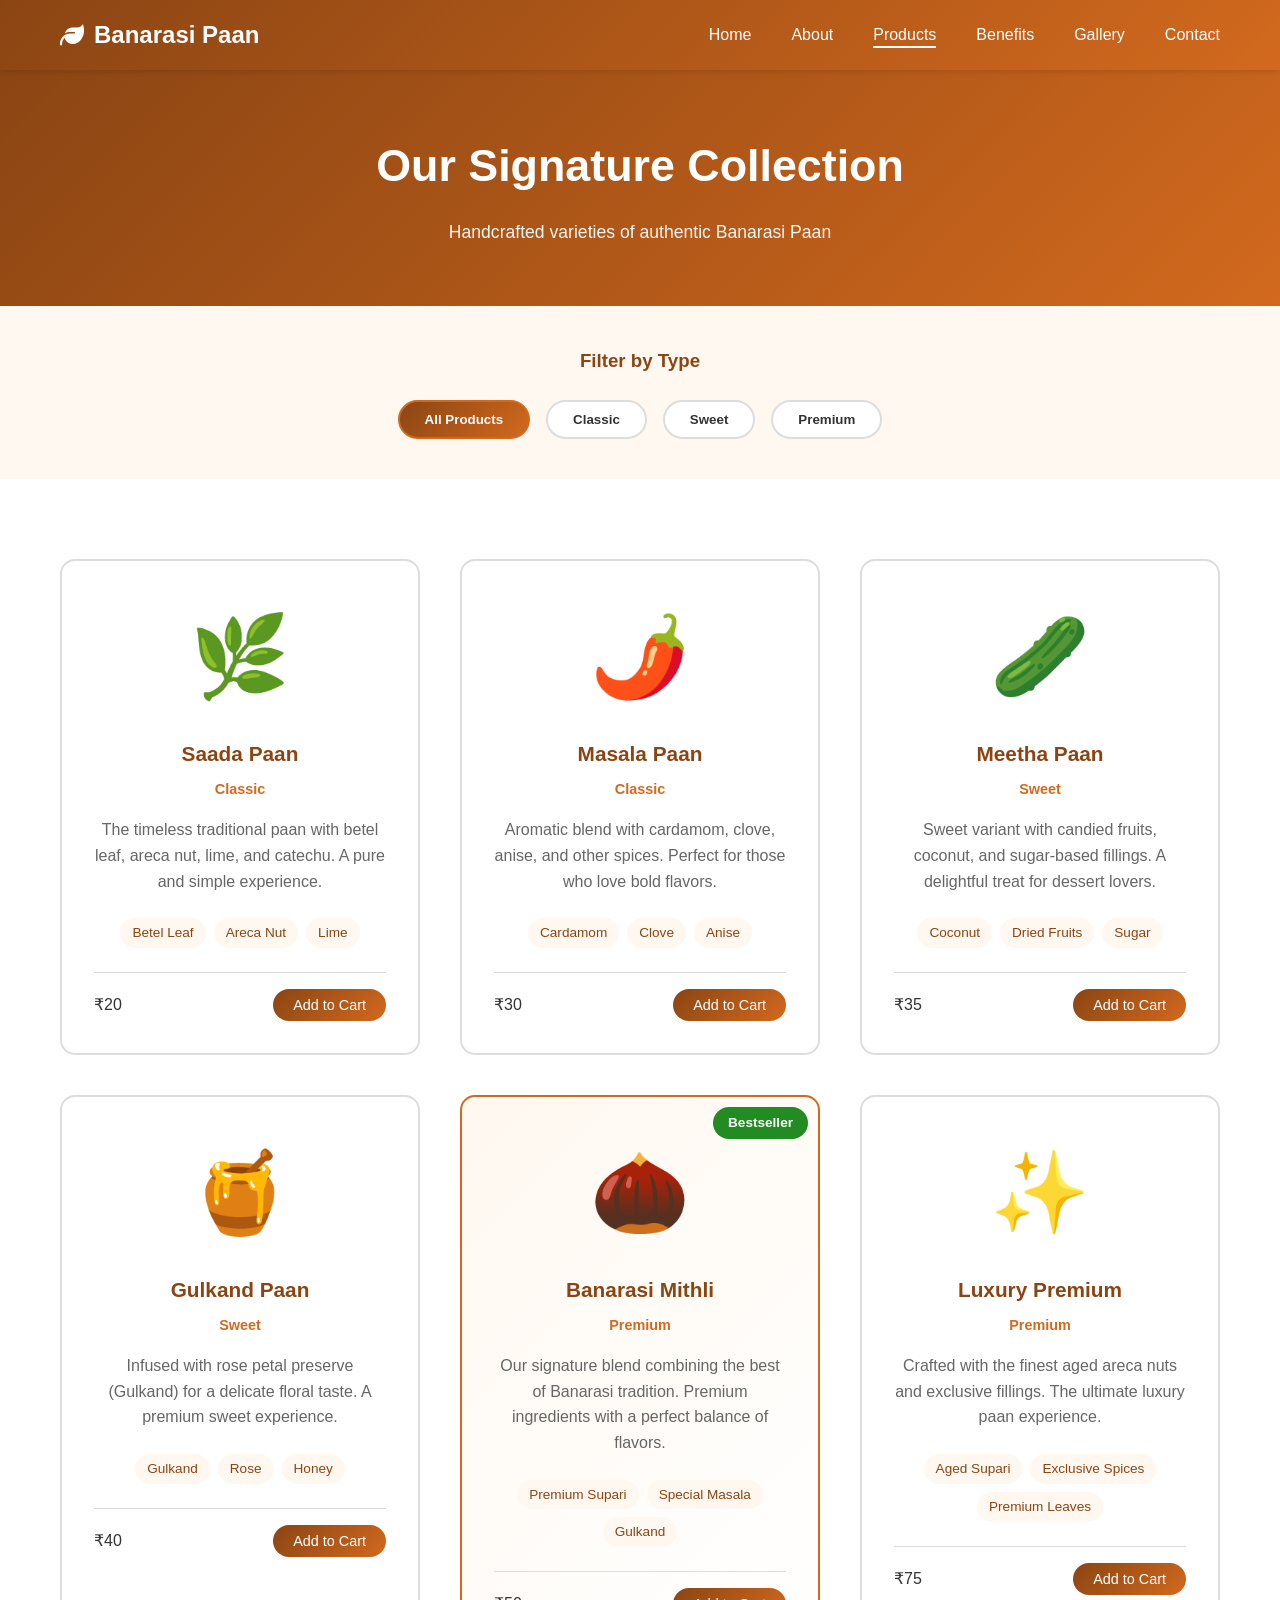
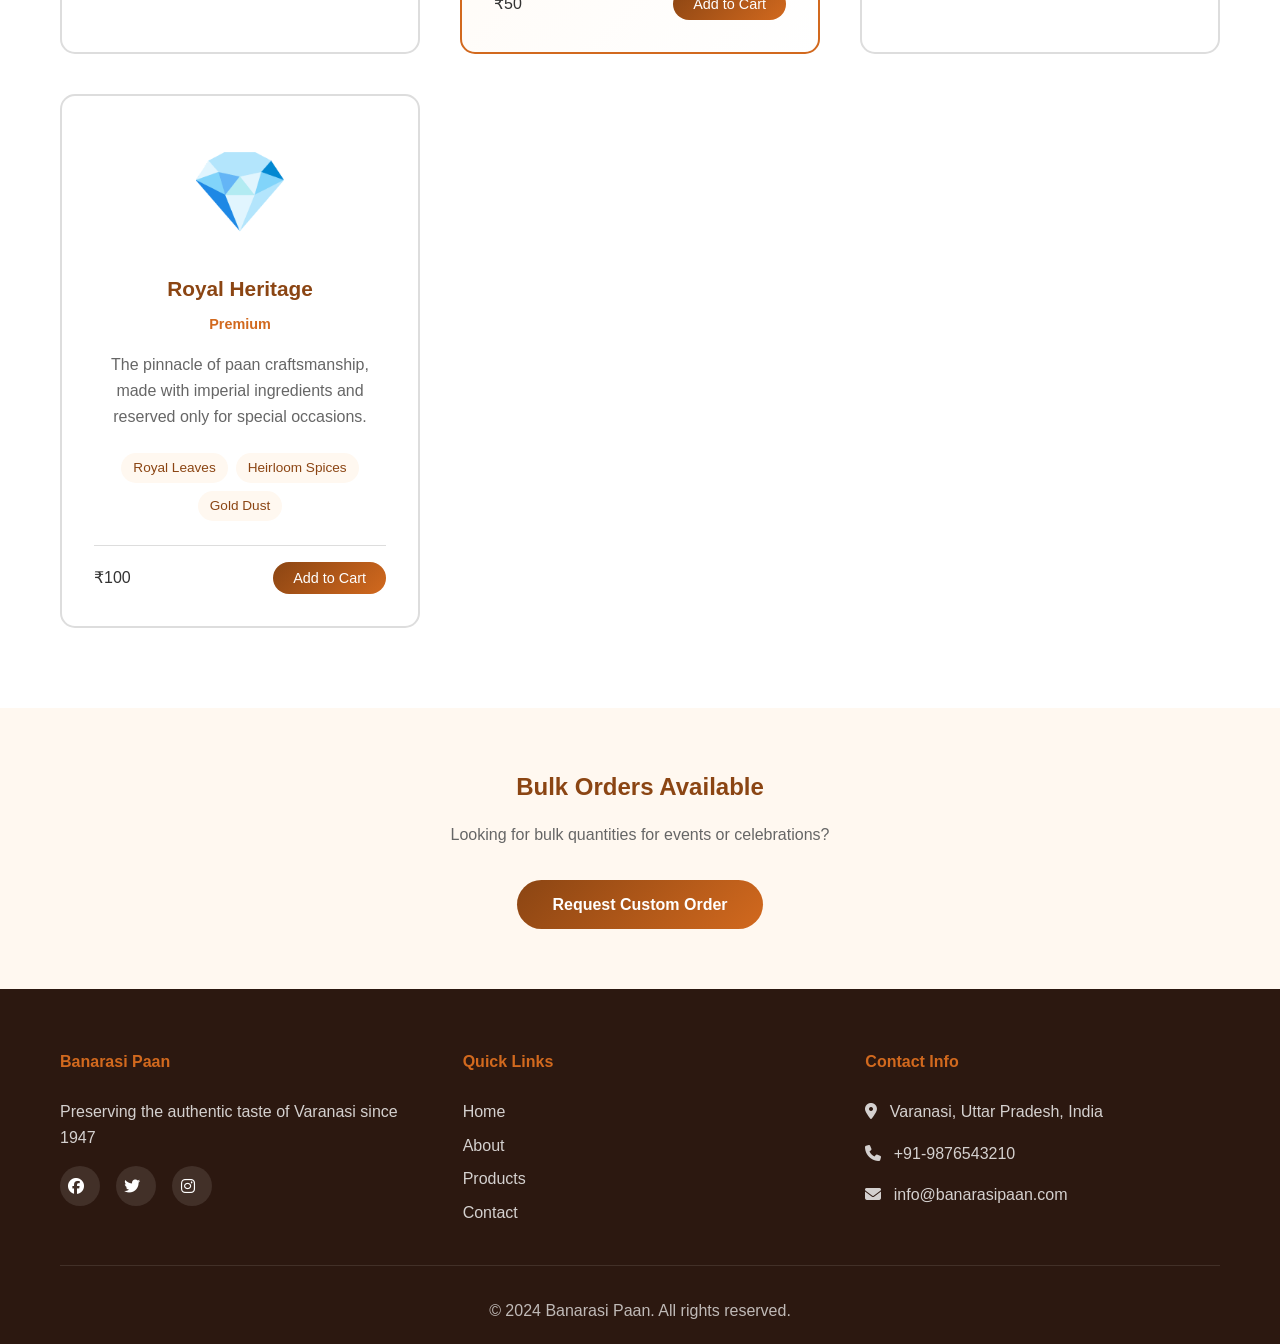
==== products.html @ 8bf26c55 "Initial commit: Add Banarasi Paan website with 6 pages and responsive design" ====
<!DOCTYPE html>
<html lang="en">
<head>
    <meta charset="UTF-8">
    <meta name="viewport" content="width=device-width, initial-scale=1.0">
    <title>Products - Banarasi Paan</title>
    <link rel="stylesheet" href="style.css">
    <link rel="stylesheet" href="https://cdnjs.cloudflare.com/ajax/libs/font-awesome/6.4.0/css/all.min.css">
</head>
<body>
    <!-- Navigation -->
    <nav class="navbar">
        <div class="nav-container">
            <a href="index.html" class="logo">
                <i class="fas fa-leaf"></i> Banarasi Paan
            </a>
            <button class="hamburger" id="hamburger">
                <span></span>
                <span></span>
                <span></span>
            </button>
            <ul class="nav-menu" id="navMenu">
                <li><a href="index.html">Home</a></li>
                <li><a href="about.html">About</a></li>
                <li><a href="products.html" class="active">Products</a></li>
                <li><a href="benefits.html">Benefits</a></li>
                <li><a href="gallery.html">Gallery</a></li>
                <li><a href="contact.html">Contact</a></li>
            </ul>
        </div>
    </nav>

    <!-- Page Header -->
    <section class="page-header">
        <div class="container">
            <h1>Our Signature Collection</h1>
            <p>Handcrafted varieties of authentic Banarasi Paan</p>
        </div>
    </section>

    <!-- Filter Section -->
    <section class="products-intro">
        <div class="container">
            <div class="filter-section">
                <h3>Filter by Type</h3>
                <div class="filter-buttons">
                    <button class="filter-btn active" onclick="filterProducts('all')">All Products</button>
                    <button class="filter-btn" onclick="filterProducts('classic')">Classic</button>
                    <button class="filter-btn" onclick="filterProducts('sweet')">Sweet</button>
                    <button class="filter-btn" onclick="filterProducts('premium')">Premium</button>
                </div>
            </div>
        </div>
    </section>

    <!-- Products Grid -->
    <section class="products-section">
        <div class="container">
            <div class="products-grid">
                <!-- Classic Products -->
                <div class="product-item classic">
                    <div class="product-card-large">
                        <div class="product-image-large">🌿</div>
                        <h3>Saada Paan</h3>
                        <p class="category">Classic</p>
                        <p class="description">The timeless traditional paan with betel leaf, areca nut, lime, and catechu. A pure and simple experience.</p>
                        <div class="ingredients">
                            <span class="ingredient-tag">Betel Leaf</span>
                            <span class="ingredient-tag">Areca Nut</span>
                            <span class="ingredient-tag">Lime</span>
                        </div>
                        <div class="product-footer">
                            <span class="price">₹20</span>
                            <button class="btn-small">Add to Cart</button>
                        </div>
                    </div>
                </div>

                <div class="product-item classic">
                    <div class="product-card-large">
                        <div class="product-image-large">🌶️</div>
                        <h3>Masala Paan</h3>
                        <p class="category">Classic</p>
                        <p class="description">Aromatic blend with cardamom, clove, anise, and other spices. Perfect for those who love bold flavors.</p>
                        <div class="ingredients">
                            <span class="ingredient-tag">Cardamom</span>
                            <span class="ingredient-tag">Clove</span>
                            <span class="ingredient-tag">Anise</span>
                        </div>
                        <div class="product-footer">
                            <span class="price">₹30</span>
                            <button class="btn-small">Add to Cart</button>
                        </div>
                    </div>
                </div>

                <!-- Sweet Products -->
                <div class="product-item sweet">
                    <div class="product-card-large">
                        <div class="product-image-large">🥒</div>
                        <h3>Meetha Paan</h3>
                        <p class="category">Sweet</p>
                        <p class="description">Sweet variant with candied fruits, coconut, and sugar-based fillings. A delightful treat for dessert lovers.</p>
                        <div class="ingredients">
                            <span class="ingredient-tag">Coconut</span>
                            <span class="ingredient-tag">Dried Fruits</span>
                            <span class="ingredient-tag">Sugar</span>
                        </div>
                        <div class="product-footer">
                            <span class="price">₹35</span>
                            <button class="btn-small">Add to Cart</button>
                        </div>
                    </div>
                </div>

                <div class="product-item sweet">
                    <div class="product-card-large">
                        <div class="product-image-large">🍯</div>
                        <h3>Gulkand Paan</h3>
                        <p class="category">Sweet</p>
                        <p class="description">Infused with rose petal preserve (Gulkand) for a delicate floral taste. A premium sweet experience.</p>
                        <div class="ingredients">
                            <span class="ingredient-tag">Gulkand</span>
                            <span class="ingredient-tag">Rose</span>
                            <span class="ingredient-tag">Honey</span>
                        </div>
                        <div class="product-footer">
                            <span class="price">₹40</span>
                            <button class="btn-small">Add to Cart</button>
                        </div>
                    </div>
                </div>

                <!-- Premium Products -->
                <div class="product-item premium featured">
                    <div class="product-card-large">
                        <div class="badge-premium">Bestseller</div>
                        <div class="product-image-large">🌰</div>
                        <h3>Banarasi Mithli</h3>
                        <p class="category">Premium</p>
                        <p class="description">Our signature blend combining the best of Banarasi tradition. Premium ingredients with a perfect balance of flavors.</p>
                        <div class="ingredients">
                            <span class="ingredient-tag">Premium Supari</span>
                            <span class="ingredient-tag">Special Masala</span>
                            <span class="ingredient-tag">Gulkand</span>
                        </div>
                        <div class="product-footer">
                            <span class="price">₹50</span>
                            <button class="btn-small">Add to Cart</button>
                        </div>
                    </div>
                </div>

                <div class="product-item premium">
                    <div class="product-card-large">
                        <div class="product-image-large">✨</div>
                        <h3>Luxury Premium</h3>
                        <p class="category">Premium</p>
                        <p class="description">Crafted with the finest aged areca nuts and exclusive fillings. The ultimate luxury paan experience.</p>
                        <div class="ingredients">
                            <span class="ingredient-tag">Aged Supari</span>
                            <span class="ingredient-tag">Exclusive Spices</span>
                            <span class="ingredient-tag">Premium Leaves</span>
                        </div>
                        <div class="product-footer">
                            <span class="price">₹75</span>
                            <button class="btn-small">Add to Cart</button>
                        </div>
                    </div>
                </div>

                <div class="product-item premium">
                    <div class="product-card-large">
                        <div class="product-image-large">💎</div>
                        <h3>Royal Heritage</h3>
                        <p class="category">Premium</p>
                        <p class="description">The pinnacle of paan craftsmanship, made with imperial ingredients and reserved only for special occasions.</p>
                        <div class="ingredients">
                            <span class="ingredient-tag">Royal Leaves</span>
                            <span class="ingredient-tag">Heirloom Spices</span>
                            <span class="ingredient-tag">Gold Dust</span>
                        </div>
                        <div class="product-footer">
                            <span class="price">₹100</span>
                            <button class="btn-small">Add to Cart</button>
                        </div>
                    </div>
                </div>
            </div>
        </div>
    </section>

    <!-- Bulk Orders -->
    <section class="bulk-orders">
        <div class="container">
            <h2>Bulk Orders Available</h2>
            <p>Looking for bulk quantities for events or celebrations?</p>
            <a href="contact.html" class="btn btn-primary">Request Custom Order</a>
        </div>
    </section>

    <!-- Footer -->
    <footer class="footer">
        <div class="container">
            <div class="footer-content">
                <div class="footer-section">
                    <h4>Banarasi Paan</h4>
                    <p>Preserving the authentic taste of Varanasi since 1947</p>
                    <div class="social-links">
                        <a href="#"><i class="fab fa-facebook"></i></a>
                        <a href="#"><i class="fab fa-twitter"></i></a>
                        <a href="#"><i class="fab fa-instagram"></i></a>
                    </div>
                </div>
                <div class="footer-section">
                    <h4>Quick Links</h4>
                    <ul>
                        <li><a href="index.html">Home</a></li>
                        <li><a href="about.html">About</a></li>
                        <li><a href="products.html">Products</a></li>
                        <li><a href="contact.html">Contact</a></li>
                    </ul>
                </div>
                <div class="footer-section">
                    <h4>Contact Info</h4>
                    <p><i class="fas fa-map-marker-alt"></i> Varanasi, Uttar Pradesh, India</p>
                    <p><i class="fas fa-phone"></i> +91-9876543210</p>
                    <p><i class="fas fa-envelope"></i> info@banarasipaan.com</p>
                </div>
            </div>
            <div class="footer-bottom">
                <p>&copy; 2024 Banarasi Paan. All rights reserved.</p>
            </div>
        </div>
    </footer>

    <script src="script.js"></script>
</body>
</html>
---- style.css ----
* {
    margin: 0;
    padding: 0;
    box-sizing: border-box;
}

:root {
    --primary: #8B4513;
    --secondary: #D2691E;
    --accent: #228B22;
    --light-bg: #FFF8F0;
    --dark: #2c1810;
    --text-dark: #333;
    --text-light: #666;
    --border: #DDD;
    --shadow: 0 10px 30px rgba(0,0,0,0.1);
}

html {
    scroll-behavior: smooth;
}

body {
    font-family: 'Segoe UI', Tahoma, Geneva, Verdana, sans-serif;
    line-height: 1.6;
    color: var(--text-dark);
    background: #fff;
}

.container {
    max-width: 1200px;
    margin: 0 auto;
    padding: 0 20px;
}

/* ========== NAVBAR ========== */
.navbar {
    background: linear-gradient(135deg, var(--primary) 0%, var(--secondary) 100%);
    padding: 1rem 0;
    position: sticky;
    top: 0;
    z-index: 1000;
    box-shadow: var(--shadow);
}

.nav-container {
    max-width: 1200px;
    margin: 0 auto;
    padding: 0 20px;
    display: flex;
    justify-content: space-between;
    align-items: center;
}

.logo {
    font-size: 1.5rem;
    font-weight: bold;
    color: white;
    text-decoration: none;
    display: flex;
    align-items: center;
    gap: 10px;
    transition: transform 0.3s;
}

.logo:hover {
    transform: scale(1.05);
}

.nav-menu {
    display: flex;
    list-style: none;
    gap: 2.5rem;
}

.nav-menu a {
    color: white;
    text-decoration: none;
    font-weight: 500;
    transition: all 0.3s;
    position: relative;
}

.nav-menu a:hover,
.nav-menu a.active {
    opacity: 1;
}

.nav-menu a:after {
    content: '';
    position: absolute;
    bottom: -5px;
    left: 0;
    width: 0;
    height: 2px;
    background: white;
    transition: width 0.3s;
}

.nav-menu a:hover:after,
.nav-menu a.active:after {
    width: 100%;
}

.hamburger {
    display: none;
    flex-direction: column;
    background: none;
    border: none;
    cursor: pointer;
}

.hamburger span {
    width: 25px;
    height: 3px;
    background: white;
    margin: 5px 0;
    border-radius: 2px;
    transition: all 0.3s;
}

/* ========== HERO SECTION ========== */
.hero {
    background: linear-gradient(135deg, var(--primary) 0%, var(--secondary) 100%);
    color: white;
    padding: 120px 20px;
    text-align: center;
    position: relative;
    overflow: hidden;
    min-height: 600px;
    display: flex;
    align-items: center;
    justify-content: center;
}

.hero-overlay {
    position: absolute;
    top: 0;
    left: 0;
    right: 0;
    bottom: 0;
    background: url('data:image/svg+xml,<svg xmlns="http://www.w3.org/2000/svg" viewBox="0 0 1200 600"><circle cx="100" cy="100" r="80" fill="white" opacity="0.1"/><circle cx="1100" cy="500" r="120" fill="white" opacity="0.05"/></svg>');
    opacity: 0.5;
}

.hero-content {
    position: relative;
    z-index: 2;
    animation: fadeInUp 1s ease-out;
}

.hero-badge {
    display: inline-block;
    background: rgba(255,255,255,0.2);
    color: white;
    padding: 8px 20px;
    border-radius: 30px;
    font-size: 0.9rem;
    margin-bottom: 1.5rem;
    backdrop-filter: blur(10px);
}

.hero-content h1 {
    font-size: 4rem;
    margin-bottom: 1rem;
    font-weight: 700;
    text-shadow: 2px 2px 4px rgba(0,0,0,0.3);
}

.hero-content p {
    font-size: 1.3rem;
    margin-bottom: 2.5rem;
    opacity: 0.95;
}

.hero-buttons {
    display: flex;
    gap: 1.5rem;
    justify-content: center;
    flex-wrap: wrap;
}

/* ========== BUTTONS ========== */
.btn {
    display: inline-block;
    padding: 12px 35px;
    border-radius: 50px;
    text-decoration: none;
    font-weight: 600;
    transition: all 0.3s;
    cursor: pointer;
    border: none;
    font-size: 1rem;
}

.btn-primary {
    background: linear-gradient(135deg, var(--primary), var(--secondary));
    color: white;
}

.btn-primary:hover {
    transform: translateY(-3px);
    box-shadow: 0 15px 30px rgba(139, 69, 19, 0.4);
}

.btn-secondary {
    background: transparent;
    color: white;
    border: 2px solid white;
}

.btn-secondary:hover {
    background: white;
    color: var(--primary);
    transform: translateY(-3px);
}

.btn-light {
    background: white;
    color: var(--primary);
}

.btn-light:hover {
    transform: translateY(-3px);
    box-shadow: var(--shadow);
}

.btn-small {
    padding: 8px 20px;
    font-size: 0.9rem;
    background: linear-gradient(135deg, var(--primary), var(--secondary));
    color: white;
    border: none;
    border-radius: 30px;
    cursor: pointer;
    transition: all 0.3s;
}

.btn-small:hover {
    transform: scale(1.05);
}

/* ========== FEATURES SECTION ========== */
.features {
    padding: 80px 20px;
    background: var(--light-bg);
}

.features-grid {
    display: grid;
    grid-template-columns: repeat(auto-fit, minmax(250px, 1fr));
    gap: 2rem;
}

.feature-card {
    background: white;
    padding: 2.5rem;
    border-radius: 15px;
    text-align: center;
    box-shadow: 0 5px 15px rgba(0,0,0,0.08);
    transition: all 0.3s;
}

.feature-card:hover {
    transform: translateY(-10px);
    box-shadow: var(--shadow);
}

.feature-icon {
    font-size: 3rem;
    color: var(--secondary);
    margin-bottom: 1rem;
}

.feature-card h3 {
    color: var(--primary);
    margin-bottom: 0.5rem;
    font-size: 1.3rem;
}

.feature-card p {
    color: var(--text-light);
}

/* ========== SECTION HEADERS ========== */
.section-header {
    text-align: center;
    margin-bottom: 3.5rem;
}

.section-header h2 {
    font-size: 2.8rem;
    color: var(--primary);
    margin-bottom: 1rem;
}

.section-header p {
    font-size: 1.1rem;
    color: var(--text-light);
}

.section-title {
    font-size: 2.5rem;
    color: var(--primary);
    text-align: center;
    margin-bottom: 3rem;
}

/* ========== PRODUCTS SECTION ========== */
.popular-products {
    padding: 80px 20px;
}

.products-preview {
    display: grid;
    grid-template-columns: repeat(auto-fit, minmax(250px, 1fr));
    gap: 2rem;
    margin-bottom: 3rem;
}

.product-card {
    background: white;
    border: 2px solid var(--border);
    border-radius: 15px;
    padding: 2rem;
    text-align: center;
    transition: all 0.3s;
    position: relative;
}

.product-card:hover {
    transform: translateY(-15px);
    border-color: var(--secondary);
    box-shadow: var(--shadow);
}

.product-card.featured {
    border-color: var(--secondary);
    background: linear-gradient(135deg, var(--light-bg) 0%, white 100%);
}

.product-image {
    font-size: 4rem;
    margin-bottom: 1.5rem;
    transition: transform 0.3s;
}

.product-card:hover .product-image {
    transform: scale(1.1) rotate(5deg);
}

.product-card h3 {
    color: var(--primary);
    margin-bottom: 0.5rem;
}

.product-description {
    color: var(--text-light);
    margin-bottom: 1rem;
    min-height: 40px;
}

.product-price {
    display: inline-block;
    background: linear-gradient(135deg, var(--primary), var(--secondary));
    color: white;
    padding: 8px 20px;
    border-radius: 20px;
    font-weight: bold;
    font-size: 1.1rem;
}

.badge {
    position: absolute;
    top: 10px;
    right: 10px;
    background: var(--accent);
    color: white;
    padding: 5px 15px;
    border-radius: 20px;
    font-size: 0.85rem;
    font-weight: bold;
}

.view-all {
    text-align: center;
}

/* ========== HERITAGE SECTION ========== */
.heritage {
    padding: 80px 20px;
    background: var(--light-bg);
}

.heritage-content {
    display: grid;
    grid-template-columns: 1fr 1fr;
    gap: 3rem;
    align-items: center;
}

.heritage-text h2 {
    font-size: 2.5rem;
    color: var(--primary);
    margin-bottom: 1.5rem;
}

.heritage-text p {
    color: var(--text-light);
    margin-bottom: 1.5rem;
    line-height: 1.8;
}

.image-frame {
    font-size: 200px;
    text-align: center;
    background: linear-gradient(135deg, var(--primary) 0%, var(--secondary) 100%);
    border-radius: 15px;
    padding: 40px;
    box-shadow: var(--shadow);
}

/* ========== STATISTICS ========== */
.stats {
    padding: 60px 20px;
    background: linear-gradient(135deg, var(--primary) 0%, var(--secondary) 100%);
    color: white;
    display: grid;
    grid-template-columns: repeat(auto-fit, minmax(200px, 1fr));
    gap: 2rem;
}

.stat-item {
    text-align: center;
    padding: 2rem;
}

.stat-item h3 {
    font-size: 3rem;
    margin-bottom: 0.5rem;
}

.stat-item p {
    opacity: 0.9;
}

/* ========== CTA SECTIONS ========== */
.cta {
    padding: 80px 20px;
    background: linear-gradient(135deg, var(--primary) 0%, var(--secondary) 100%);
    color: white;
    text-align: center;
}

.cta h2 {
    font-size: 2.5rem;
    margin-bottom: 1rem;
}

.cta p {
    font-size: 1.2rem;
    margin-bottom: 2rem;
    opacity: 0.95;
}

.cta-buttons {
    display: flex;
    gap: 1.5rem;
    justify-content: center;
    flex-wrap: wrap;
}

.cta-alt {
    padding: 60px 20px;
    background: var(--light-bg);
    text-align: center;
}

.cta-alt h2 {
    color: var(--primary);
    margin-bottom: 2rem;
    font-size: 2rem;
}

/* ========== PAGE HEADER ========== */
.page-header {
    background: linear-gradient(135deg, var(--primary) 0%, var(--secondary) 100%);
    color: white;
    padding: 60px 20px;
    text-align: center;
}

.page-header h1 {
    font-size: 2.8rem;
    margin-bottom: 1rem;
}

.page-header p {
    font-size: 1.1rem;
    opacity: 0.95;
}

/* ========== ABOUT SECTION ========== */
.about-section {
    padding: 80px 20px;
    background: var(--light-bg);
}

.about-grid {
    display: grid;
    grid-template-columns: 1fr 1fr;
    gap: 3rem;
    align-items: center;
}

.about-text h2 {
    color: var(--primary);
    font-size: 2.2rem;
    margin-bottom: 1.5rem;
}

.about-text p {
    color: var(--text-light);
    margin-bottom: 1.5rem;
    line-height: 1.8;
}

.about-image {
    display: flex;
    justify-content: center;
}

.image-box {
    font-size: 150px;
    background: linear-gradient(135deg, var(--primary) 0%, var(--secondary) 100%);
    border-radius: 15px;
    padding: 40px;
    box-shadow: var(--shadow);
}

/* ========== TIMELINE ========== */
.timeline-section {
    padding: 80px 20px;
}

.timeline {
    position: relative;
    max-width: 800px;
    margin: 0 auto;
}

.timeline::before {
    content: '';
    position: absolute;
    left: 50%;
    transform: translateX(-50%);
    width: 4px;
    height: 100%;
    background: linear-gradient(180deg, var(--primary) 0%, var(--secondary) 100%);
}

.timeline-item {
    margin-bottom: 3rem;
    position: relative;
}

.timeline-item:nth-child(odd) .timeline-content {
    margin-left: 0;
    margin-right: 52%;
    text-align: right;
}

.timeline-item:nth-child(even) .timeline-content {
    margin-left: 52%;
}

.timeline-marker {
    position: absolute;
    left: 50%;
    top: 0;
    width: 20px;
    height: 20px;
    background: var(--secondary);
    border: 4px solid white;
    border-radius: 50%;
    transform: translateX(-50%);
    z-index: 10;
    box-shadow: 0 0 0 4px var(--primary);
}

.timeline-content {
    background: white;
    padding: 2rem;
    border-radius: 10px;
    box-shadow: 0 5px 15px rgba(0,0,0,0.08);
}

.timeline-content h3 {
    color: var(--primary);
    margin-bottom: 0.5rem;
}

.timeline-content p {
    color: var(--text-light);
}

/* ========== TEAM SECTION ========== */
.team-section {
    padding: 80px 20px;
    background: var(--light-bg);
}

.team-grid {
    display: grid;
    grid-template-columns: repeat(auto-fit, minmax(250px, 1fr));
    gap: 2.5rem;
}

.team-member {
    background: white;
    border-radius: 15px;
    padding: 2rem;
    text-align: center;
    box-shadow: 0 5px 15px rgba(0,0,0,0.08);
    transition: all 0.3s;
}

.team-member:hover {
    transform: translateY(-10px);
    box-shadow: var(--shadow);
}

.member-image {
    font-size: 4rem;
    margin-bottom: 1.5rem;
}

.team-member h3 {
    color: var(--primary);
    margin-bottom: 0.3rem;
}

.role {
    color: var(--secondary);
    font-weight: 600;
    margin-bottom: 1rem;
}

.bio {
    color: var(--text-light);
    font-size: 0.95rem;
}

/* ========== VALUES SECTION ========== */
.values-section {
    padding: 80px 20px;
}

.values-grid {
    display: grid;
    grid-template-columns: repeat(auto-fit, minmax(250px, 1fr));
    gap: 2rem;
}

.value-card {
    background: white;
    border: 2px solid var(--border);
    border-radius: 15px;
    padding: 2.5rem;
    text-align: center;
    transition: all 0.3s;
}

.value-card:hover {
    border-color: var(--secondary);
    box-shadow: var(--shadow);
    transform: translateY(-5px);
}

.value-icon {
    font-size: 2.5rem;
    color: var(--secondary);
    margin-bottom: 1rem;
}

.value-card h3 {
    color: var(--primary);
    margin-bottom: 1rem;
}

.value-card p {
    color: var(--text-light);
}

/* ========== PRODUCTS PAGE ========== */
.products-intro {
    padding: 40px 20px;
    background: var(--light-bg);
}

.filter-section {
    text-align: center;
}

.filter-section h3 {
    color: var(--primary);
    margin-bottom: 1.5rem;
}

.filter-buttons {
    display: flex;
    gap: 1rem;
    justify-content: center;
    flex-wrap: wrap;
}

.filter-btn {
    padding: 10px 25px;
    border: 2px solid var(--border);
    background: white;
    border-radius: 30px;
    cursor: pointer;
    transition: all 0.3s;
    font-weight: 600;
    color: var(--text-dark);
}

.filter-btn.active,
.filter-btn:hover {
    background: linear-gradient(135deg, var(--primary), var(--secondary));
    color: white;
    border-color: var(--secondary);
}

.products-section {
    padding: 80px 20px;
}

.products-grid {
    display: grid;
    grid-template-columns: repeat(auto-fill, minmax(300px, 1fr));
    gap: 2.5rem;
}

.product-item {
    animation: fadeIn 0.5s ease-out;
}

.product-item.hidden {
    display: none;
}

.product-card-large {
    background: white;
    border: 2px solid var(--border);
    border-radius: 15px;
    padding: 2rem;
    text-align: center;
    transition: all 0.3s;
    position: relative;
    height: 100%;
}

.product-card-large:hover {
    transform: translateY(-15px);
    border-color: var(--secondary);
    box-shadow: var(--shadow);
}

.product-item.featured .product-card-large {
    border-color: var(--secondary);
    background: linear-gradient(135deg, var(--light-bg) 0%, white 100%);
}

.product-image-large {
    font-size: 5rem;
    margin-bottom: 1rem;
}

.product-card-large h3 {
    color: var(--primary);
    margin-bottom: 0.5rem;
    font-size: 1.3rem;
}

.category {
    color: var(--secondary);
    font-size: 0.9rem;
    font-weight: 600;
    margin-bottom: 1rem;
}

.description {
    color: var(--text-light);
    margin-bottom: 1.5rem;
    min-height: 50px;
}

.ingredients {
    display: flex;
    flex-wrap: wrap;
    gap: 0.5rem;
    justify-content: center;
    margin-bottom: 1.5rem;
}

.ingredient-tag {
    background: var(--light-bg);
    color: var(--primary);
    padding: 4px 12px;
    border-radius: 20px;
    font-size: 0.85rem;
}

.product-footer {
    display: flex;
    justify-content: space-between;
    align-items: center;
    padding-top: 1rem;
    border-top: 1px solid var(--border);
}

.badge-premium {
    position: absolute;
    top: 10px;
    right: 10px;
    background: var(--accent);
    color: white;
    padding: 5px 15px;
    border-radius: 20px;
    font-size: 0.85rem;
    font-weight: bold;
}

.bulk-orders {
    padding: 60px 20px;
    background: var(--light-bg);
    text-align: center;
}

.bulk-orders h2 {
    color: var(--primary);
    margin-bottom: 1rem;
}

.bulk-orders p {
    color: var(--text-light);
    margin-bottom: 2rem;
}

/* ========== BENEFITS PAGE ========== */
.benefits-detailed {
    padding: 80px 20px;
}

.benefits-intro {
    text-align: center;
    margin-bottom: 3rem;
    font-size: 1.1rem;
    color: var(--text-light);
    max-width: 600px;
    margin-left: auto;
    margin-right: auto;
}

.benefits-grid-large {
    display: grid;
    grid-template-columns: repeat(auto-fit, minmax(300px, 1fr));
    gap: 2.5rem;
    margin-bottom: 3rem;
}

.benefit-card-large {
    background: white;
    border: 2px solid var(--border);
    border-radius: 15px;
    padding: 2.5rem;
    text-align: center;
    transition: all 0.3s;
}

.benefit-card-large:hover {
    border-color: var(--secondary);
    box-shadow: var(--shadow);
    transform: translateY(-10px);
}

.benefit-icon {
    font-size: 3rem;
    color: var(--secondary);
    margin-bottom: 1rem;
}

.benefit-card-large h3 {
    color: var(--primary);
    margin-bottom: 1rem;
    font-size: 1.3rem;
}

.benefit-card-large p {
    color: var(--text-light);
    margin-bottom: 1.5rem;
}

.benefit-list {
    list-style: none;
    text-align: left;
}

.benefit-list li {
    padding: 0.5rem 0;
    color: var(--text-light);
    padding-left: 1.5rem;
    position: relative;
}

.benefit-list li:before {
    content: "✓";
    position: absolute;
    left: 0;
    color: var(--accent);
    font-weight: bold;
}

/* ========== INGREDIENTS SECTION ========== */
.ingredients-section {
    padding: 80px 20px;
    background: var(--light-bg);
}

.ingredients-breakdown {
    display: grid;
    grid-template-columns: repeat(auto-fit, minmax(280px, 1fr));
    gap: 2rem;
}

.ingredient-breakdown {
    background: white;
    padding: 2rem;
    border-radius: 15px;
    text-align: center;
    box-shadow: 0 5px 15px rgba(0,0,0,0.08);
    transition: all 0.3s;
}

.ingredient-breakdown:hover {
    transform: translateY(-10px);
    box-shadow: var(--shadow);
}

.ingredient-icon {
    font-size: 3rem;
    margin-bottom: 1rem;
}

.ingredient-breakdown h3 {
    color: var(--primary);
    margin-bottom: 0.5rem;
}

.ingredient-breakdown p {
    color: var(--text-light);
    font-size: 0.95rem;
}

/* ========== AYURVEDA SECTION ========== */
.ayurveda-section {
    padding: 80px 20px;
}

.ayurveda-content {
    display: grid;
    grid-template-columns: 1fr 1fr;
    gap: 3rem;
    align-items: center;
}

.ayurveda-text p {
    color: var(--text-light);
    margin-bottom: 1.5rem;
    line-height: 1.8;
}

.ayurveda-image {
    display: flex;
    justify-content: center;
}

/* ========== DISCLAIMER ========== */
.disclaimer-section {
    padding: 40px 20px;
    background: var(--light-bg);
    border-left: 4px solid var(--secondary);
}

.disclaimer-section h3 {
    color: var(--primary);
    margin-bottom: 1rem;
}

.disclaimer-section p {
    color: var(--text-light);
    line-height: 1.8;
}

/* ========== GALLERY SECTION ========== */
.gallery-section {
    padding: 80px 20px;
}

.gallery-tabs {
    display: flex;
    gap: 1rem;
    justify-content: center;
    margin-bottom: 3rem;
    flex-wrap: wrap;
}

.tab-btn {
    padding: 10px 25px;
    border: 2px solid var(--border);
    background: white;
    border-radius: 30px;
    cursor: pointer;
    transition: all 0.3s;
    font-weight: 600;
    color: var(--text-dark);
}

.tab-btn.active,
.tab-btn:hover {
    background: linear-gradient(135deg, var(--primary), var(--secondary));
    color: white;
    border-color: var(--secondary);
}

.gallery-grid {
    display: grid;
    grid-template-columns: repeat(auto-fill, minmax(250px, 1fr));
    gap: 2rem;
}

.gallery-item {
    position: relative;
    border-radius: 15px;
    overflow: hidden;
    cursor: pointer;
    box-shadow: 0 5px 15px rgba(0,0,0,0.1);
    transition: all 0.3s;
    aspect-ratio: 1;
}

.gallery-item:hover {
    transform: scale(1.05);
    box-shadow: var(--shadow);
}

.gallery-image {
    width: 100%;
    height: 100%;
    display: flex;
    align-items: center;
    justify-content: center;
    font-size: 4rem;
    background: linear-gradient(135deg, var(--light-bg) 0%, #FFF0E6 100%);
}

.gallery-item:hover .gallery-image {
    background: linear-gradient(135deg, var(--primary) 0%, var(--secondary) 100%);
    color: white;
    font-size: 5rem;
}

.overlay {
    position: absolute;
    bottom: 0;
    left: 0;
    right: 0;
    background: linear-gradient(180deg, transparent 0%, rgba(0,0,0,0.7) 100%);
    color: white;
    padding: 2rem;
    transform: translateY(30px);
    transition: transform 0.3s;
}

.gallery-item:hover .overlay {
    transform: translateY(0);
}

.overlay p {
    font-weight: 600;
    margin: 0;
}

.modal {
    display: none;
    position: fixed;
    z-index: 2000;
    left: 0;
    top: 0;
    width: 100%;
    height: 100%;
    background-color: rgba(0,0,0,0.8);
    animation: fadeIn 0.3s;
}

.modal-content {
    margin: auto;
    display: block;
    width: 80%;
    max-height: 80vh;
    object-fit: contain;
    position: absolute;
    top: 50%;
    left: 50%;
    transform: translate(-50%, -50%);
}

.modal-close {
    position: absolute;
    top: 30px;
    right: 45px;
    color: white;
    font-size: 40px;
    cursor: pointer;
    transition: all 0.3s;
}

.modal-close:hover {
    color: var(--secondary);
}

/* ========== REVIEWS SECTION ========== */
.reviews-section {
    padding: 80px 20px;
    background: var(--light-bg);
}

.reviews-grid {
    display: grid;
    grid-template-columns: repeat(auto-fit, minmax(280px, 1fr));
    gap: 2rem;
}

.review-card {
    background: white;
    padding: 2rem;
    border-radius: 15px;
    box-shadow: 0 5px 15px rgba(0,0,0,0.08);
    transition: all 0.3s;
}

.review-card:hover {
    transform: translateY(-10px);
    box-shadow: var(--shadow);
}

.stars {
    color: #FFD700;
    margin-bottom: 1rem;
    font-size: 1.2rem;
}

.review-text {
    color: var(--text-light);
    margin-bottom: 1rem;
    font-style: italic;
    min-height: 50px;
}

.reviewer-name {
    color: var(--primary);
    font-weight: 600;
}

/* ========== CONTACT PAGE ========== */
.contact-full {
    padding: 80px 20px;
}

.contact-wrapper {
    display: grid;
    grid-template-columns: 1fr 1fr;
    gap: 3rem;
}

.info-card {
    display: flex;
    gap: 1.5rem;
    margin-bottom: 2rem;
    padding: 1.5rem;
    background: var(--light-bg);
    border-radius: 10px;
    transition: all 0.3s;
}

.info-card:hover {
    box-shadow: var(--shadow);
    transform: translateX(10px);
}

.info-icon {
    font-size: 2rem;
    color: var(--secondary);
    min-width: 50px;
    display: flex;
    align-items: center;
    justify-content: center;
}

.info-content h3 {
    color: var(--primary);
    margin-bottom: 0.5rem;
}

.info-content p {
    color: var(--text-light);
    font-size: 0.95rem;
    line-height: 1.6;
}

.contact-info-section h2 {
    color: var(--primary);
    margin-bottom: 2rem;
    font-size: 1.8rem;
}

.social-section {
    margin-top: 2rem;
    padding-top: 2rem;
    border-top: 1px solid var(--border);
}

.social-section h3 {
    color: var(--primary);
    margin-bottom: 1.5rem;
}

.social-icons {
    display: flex;
    gap: 1rem;
    flex-wrap: wrap;
}

.social-icon {
    width: 50px;
    height: 50px;
    display: flex;
    align-items: center;
    justify-content: center;
    background: linear-gradient(135deg, var(--primary), var(--secondary));
    color: white;
    border-radius: 50%;
    text-decoration: none;
    transition: all 0.3s;
    font-size: 1.3rem;
}

.social-icon:hover {
    transform: translateY(-5px);
    box-shadow: var(--shadow);
}

/* ========== CONTACT FORM ========== */
.contact-form-section h2 {
    color: var(--primary);
    margin-bottom: 2rem;
    font-size: 1.8rem;
}

.contact-form {
    display: flex;
    flex-direction: column;
    gap: 1.5rem;
}

.form-group {
    display: flex;
    flex-direction: column;
}

.form-group label {
    color: var(--primary);
    margin-bottom: 0.5rem;
    font-weight: 600;
}

.form-group input,
.form-group textarea,
.form-group select {
    padding: 12px;
    border: 2px solid var(--border);
    border-radius: 8px;
    font-family: inherit;
    font-size: 1rem;
    transition: all 0.3s;
    background: white;
}

.form-group input:focus,
.form-group textarea:focus,
.form-group select:focus {
    outline: none;
    border-color: var(--secondary);
    box-shadow: 0 0 0 3px rgba(210, 105, 30, 0.1);
}

.form-note {
    color: var(--text-light);
    font-size: 0.9rem;
}

/* ========== MAP SECTION ========== */
.map-section {
    padding: 80px 20px;
    background: var(--light-bg);
}

.map-container {
    border-radius: 15px;
    overflow: hidden;
    box-shadow: var(--shadow);
    height: 450px;
}

/* ========== FAQ SECTION ========== */
.faq-section {
    padding: 80px 20px;
}

.faq-grid {
    display: grid;
    grid-template-columns: repeat(auto-fit, minmax(300px, 1fr));
    gap: 2rem;
}

.faq-item {
    background: white;
    border: 2px solid var(--border);
    border-radius: 15px;
    padding: 2rem;
    transition: all 0.3s;
}

.faq-item:hover {
    border-color: var(--secondary);
    box-shadow: var(--shadow);
    transform: translateY(-5px);
}

.faq-item h3 {
    color: var(--primary);
    margin-bottom: 1rem;
    font-size: 1.1rem;
}

.faq-item p {
    color: var(--text-light);
}

/* ========== NEWSLETTER SECTION ========== */
.newsletter-section {
    padding: 60px 20px;
    background: linear-gradient(135deg, var(--primary) 0%, var(--secondary) 100%);
    color: white;
    text-align: center;
}

.newsletter-section h2 {
    margin-bottom: 1rem;
    font-size: 2rem;
}

.newsletter-section p {
    margin-bottom: 2rem;
    opacity: 0.95;
}

.newsletter-form {
    display: flex;
    gap: 1rem;
    justify-content: center;
    flex-wrap: wrap;
    max-width: 500px;
    margin: 0 auto;
}

.newsletter-form input {
    flex: 1;
    min-width: 250px;
    padding: 12px 20px;
    border: none;
    border-radius: 50px;
    font-size: 1rem;
}

/* ========== FOOTER ========== */
.footer {
    background: var(--dark);
    color: white;
    padding: 60px 20px 20px;
}

.footer-content {
    display: grid;
    grid-template-columns: repeat(auto-fit, minmax(250px, 1fr));
    gap: 3rem;
    margin-bottom: 2rem;
}

.footer-section h4 {
    margin-bottom: 1.5rem;
    color: var(--secondary);
}

.footer-section p {
    color: rgba(255,255,255,0.8);
    margin-bottom: 1rem;
    line-height: 1.6;
}

.footer-section ul {
    list-style: none;
}

.footer-section ul li {
    margin-bottom: 0.5rem;
}

.footer-section ul li a {
    color: rgba(255,255,255,0.8);
    text-decoration: none;
    transition: all 0.3s;
}

.footer-section ul li a:hover {
    color: var(--secondary);
}

.footer-section i {
    margin-right: 0.5rem;
}

.social-links {
    display: flex;
    gap: 1rem;
    margin-top: 1rem;
}

.social-links a {
    width: 40px;
    height: 40px;
    display: flex;
    align-items: center;
    justify-content: center;
    background: rgba(255,255,255,0.1);
    color: white;
    border-radius: 50%;
    transition: all 0.3s;
    text-decoration: none;
}

.social-links a:hover {
    background: var(--secondary);
    transform: translateY(-5px);
}

.footer-bottom {
    text-align: center;
    border-top: 1px solid rgba(255,255,255,0.1);
    padding-top: 2rem;
    color: rgba(255,255,255,0.7);
}

/* ========== ANIMATIONS ========== */
@keyframes fadeIn {
    from {
        opacity: 0;
    }
    to {
        opacity: 1;
    }
}

@keyframes fadeInUp {
    from {
        opacity: 0;
        transform: translateY(30px);
    }
    to {
        opacity: 1;
        transform: translateY(0);
    }
}

@keyframes fadeInDown {
    from {
        opacity: 0;
        transform: translateY(-30px);
    }
    to {
        opacity: 1;
        transform: translateY(0);
    }
}

/* ========== RESPONSIVE ========== */
@media (max-width: 768px) {
    .hamburger {
        display: flex;
    }

    .nav-menu {
        position: fixed;
        left: -100%;
        top: 60px;
        flex-direction: column;
        background-color: var(--primary);
        width: 100%;
        text-align: center;
        transition: 0.3s;
        box-shadow: 0 10px 27px rgba(0,0,0,0.05);
        padding: 2rem 0;
        gap: 0;
    }

    .nav-menu.active {
        left: 0;
    }

    .nav-menu li {
        margin: 1rem 0;
    }

    .hero-content h1 {
        font-size: 2.2rem;
    }

    .hero-content p {
        font-size: 1rem;
    }

    .section-title {
        font-size: 1.8rem;
    }

    .about-grid,
    .heritage-content,
    .ayurveda-content,
    .contact-wrapper,
    .timeline::before {
        grid-template-columns: 1fr;
    }

    .timeline::before {
        left: 20px;
    }

    .timeline-item:nth-child(odd) .timeline-content,
    .timeline-item:nth-child(even) .timeline-content {
        margin-left: 60px;
        margin-right: 0;
        text-align: left;
    }

    .timeline-marker {
        left: 20px;
    }

    .stats {
        grid-template-columns: repeat(2, 1fr);
    }

    .gallery-grid {
        grid-template-columns: repeat(auto-fill, minmax(150px, 1fr));
    }

    .hero-buttons,
    .cta-buttons {
        flex-direction: column;
    }

    .cta-buttons {
        align-items: center;
    }
}

@media (max-width: 480px) {
    .hero-content h1 {
        font-size: 1.8rem;
    }

    .section-title {
        font-size: 1.5rem;
    }

    .products-grid,
    .features-grid,
    .benefits-grid-large,
    .values-grid,
    .team-grid {
        grid-template-columns: 1fr;
    }

    .nav-menu {
        gap: 0;
    }

    .stats {
        grid-template-columns: 1fr;
    }

    .gallery-grid {
        grid-template-columns: repeat(2, 1fr);
    }

    .modal-content {
        width: 95%;
        max-height: 60vh;
    }

    .filter-buttons,
    .gallery-tabs {
        flex-direction: column;
        align-items: stretch;
    }

    .filter-btn,
    .tab-btn {
        width: 100%;
    }

    .newsletter-form {
        flex-direction: column;
    }

    .newsletter-form input {
        min-width: auto;
    }
}
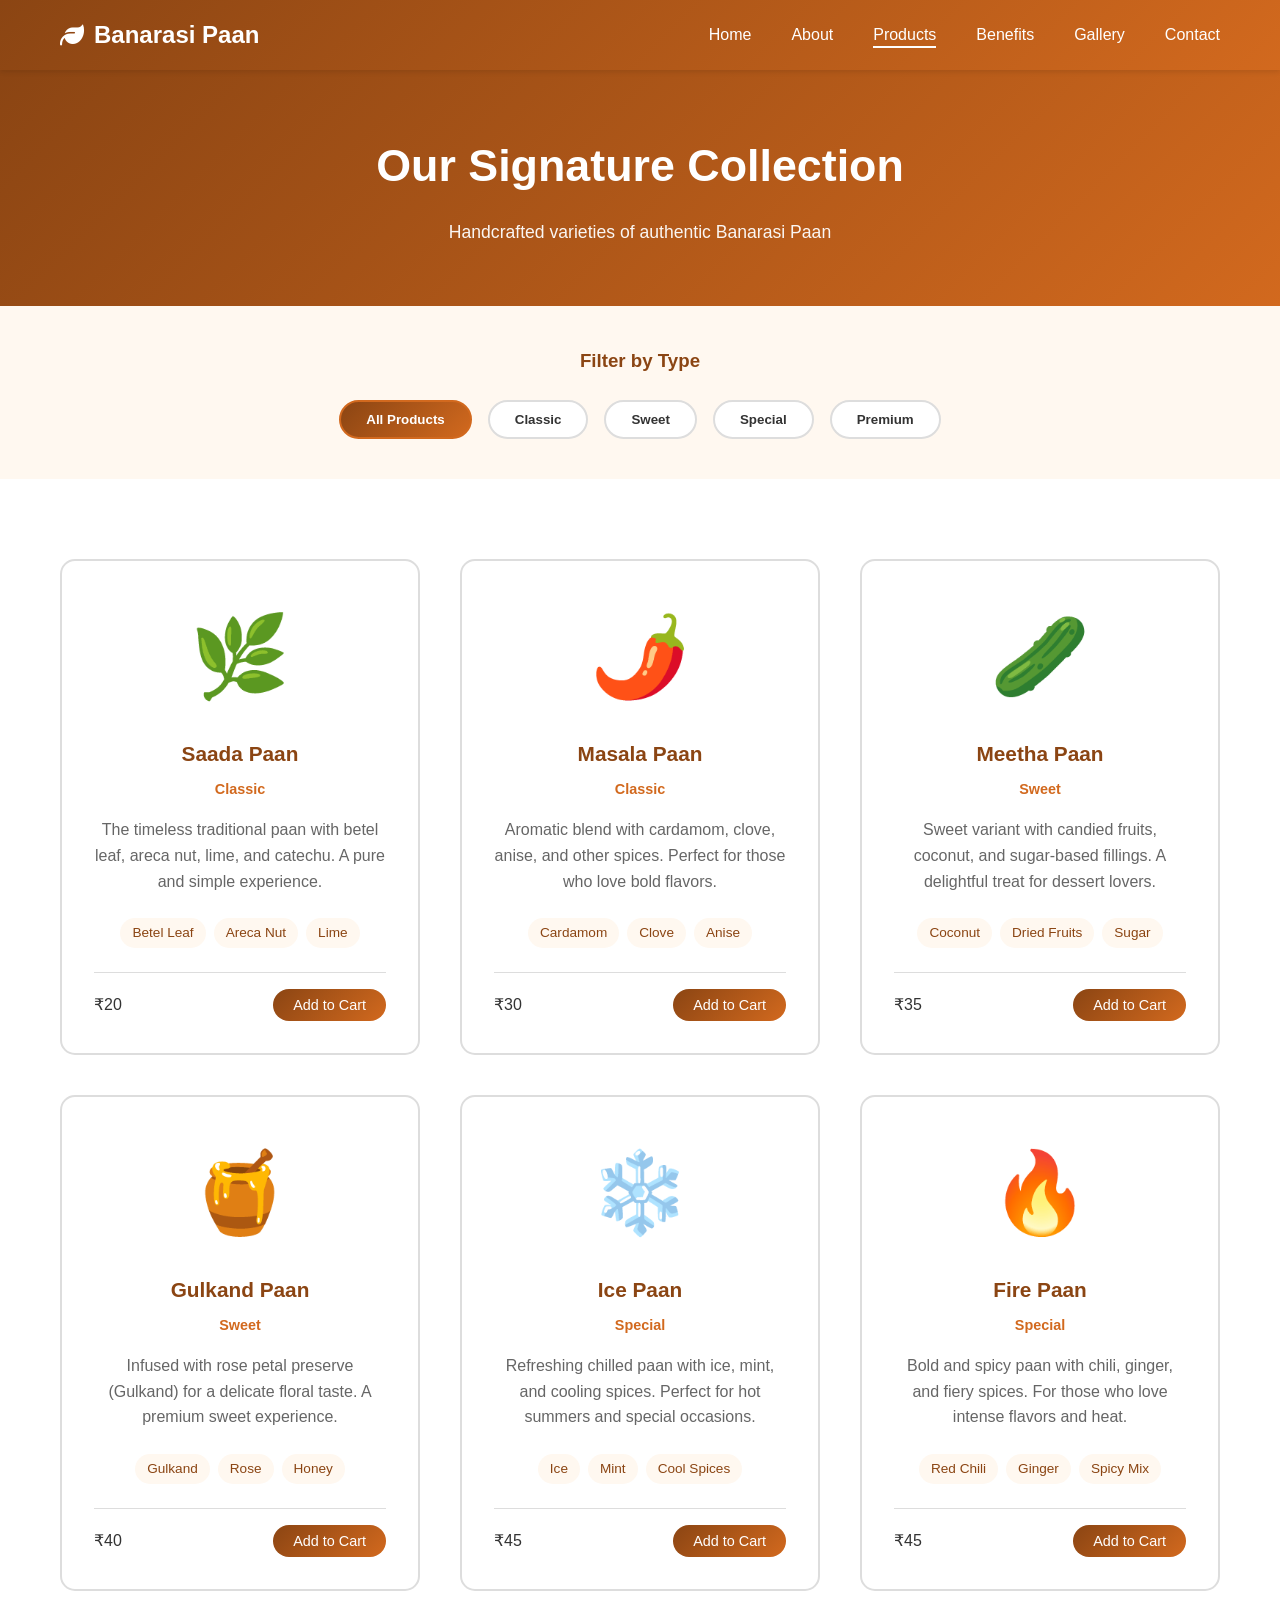
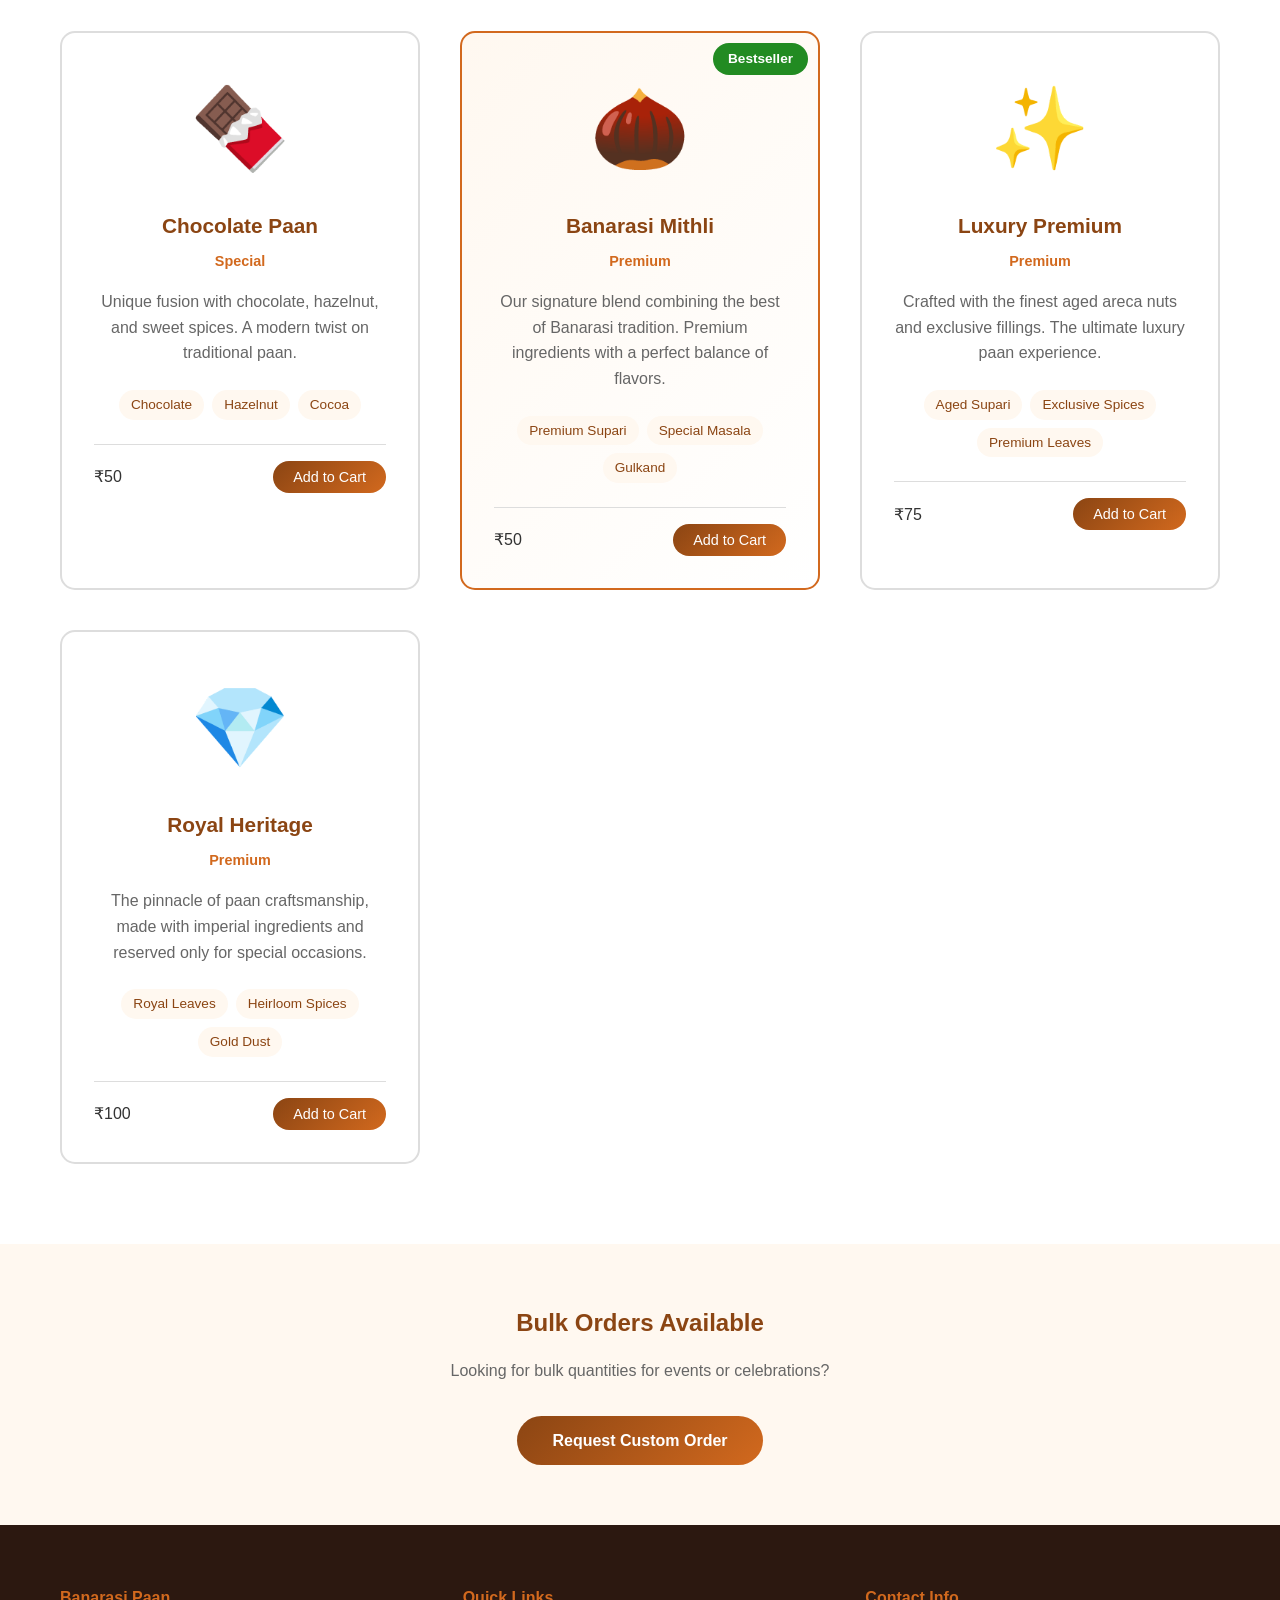
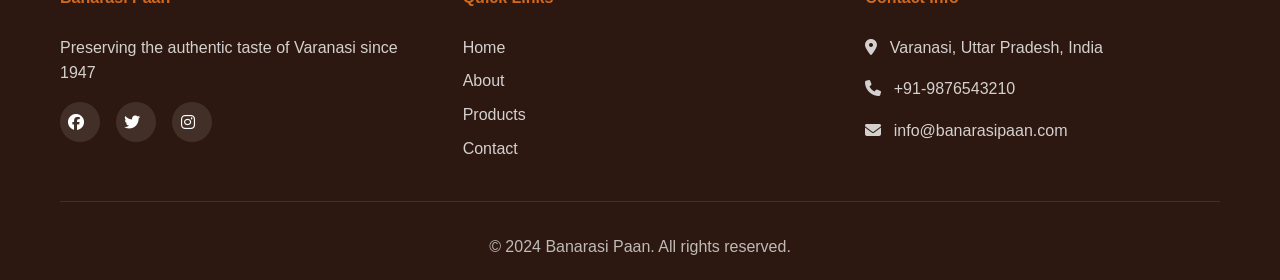
==== commit 462d1264: "Add new paan varieties: Ice Paan, Fire Paan, and Chocolate Paan with enhanced product catalog" ====
--- a/products.html
+++ b/products.html
@@ -47,6 +47,7 @@
                     <button class="filter-btn active" onclick="filterProducts('all')">All Products</button>
                     <button class="filter-btn" onclick="filterProducts('classic')">Classic</button>
                     <button class="filter-btn" onclick="filterProducts('sweet')">Sweet</button>
+                    <button class="filter-btn" onclick="filterProducts('special')">Special</button>
                     <button class="filter-btn" onclick="filterProducts('premium')">Premium</button>
                 </div>
             </div>
@@ -126,6 +127,61 @@
                         </div>
                         <div class="product-footer">
                             <span class="price">₹40</span>
+                            <button class="btn-small">Add to Cart</button>
+                        </div>
+                    </div>
+                </div>
+
+                <!-- Special Varieties -->
+                <div class="product-item special">
+                    <div class="product-card-large">
+                        <div class="product-image-large">❄️</div>
+                        <h3>Ice Paan</h3>
+                        <p class="category">Special</p>
+                        <p class="description">Refreshing chilled paan with ice, mint, and cooling spices. Perfect for hot summers and special occasions.</p>
+                        <div class="ingredients">
+                            <span class="ingredient-tag">Ice</span>
+                            <span class="ingredient-tag">Mint</span>
+                            <span class="ingredient-tag">Cool Spices</span>
+                        </div>
+                        <div class="product-footer">
+                            <span class="price">₹45</span>
+                            <button class="btn-small">Add to Cart</button>
+                        </div>
+                    </div>
+                </div>
+
+                <div class="product-item special">
+                    <div class="product-card-large">
+                        <div class="product-image-large">🔥</div>
+                        <h3>Fire Paan</h3>
+                        <p class="category">Special</p>
+                        <p class="description">Bold and spicy paan with chili, ginger, and fiery spices. For those who love intense flavors and heat.</p>
+                        <div class="ingredients">
+                            <span class="ingredient-tag">Red Chili</span>
+                            <span class="ingredient-tag">Ginger</span>
+                            <span class="ingredient-tag">Spicy Mix</span>
+                        </div>
+                        <div class="product-footer">
+                            <span class="price">₹45</span>
+                            <button class="btn-small">Add to Cart</button>
+                        </div>
+                    </div>
+                </div>
+
+                <div class="product-item special">
+                    <div class="product-card-large">
+                        <div class="product-image-large">🍫</div>
+                        <h3>Chocolate Paan</h3>
+                        <p class="category">Special</p>
+                        <p class="description">Unique fusion with chocolate, hazelnut, and sweet spices. A modern twist on traditional paan.</p>
+                        <div class="ingredients">
+                            <span class="ingredient-tag">Chocolate</span>
+                            <span class="ingredient-tag">Hazelnut</span>
+                            <span class="ingredient-tag">Cocoa</span>
+                        </div>
+                        <div class="product-footer">
+                            <span class="price">₹50</span>
                             <button class="btn-small">Add to Cart</button>
                         </div>
                     </div>
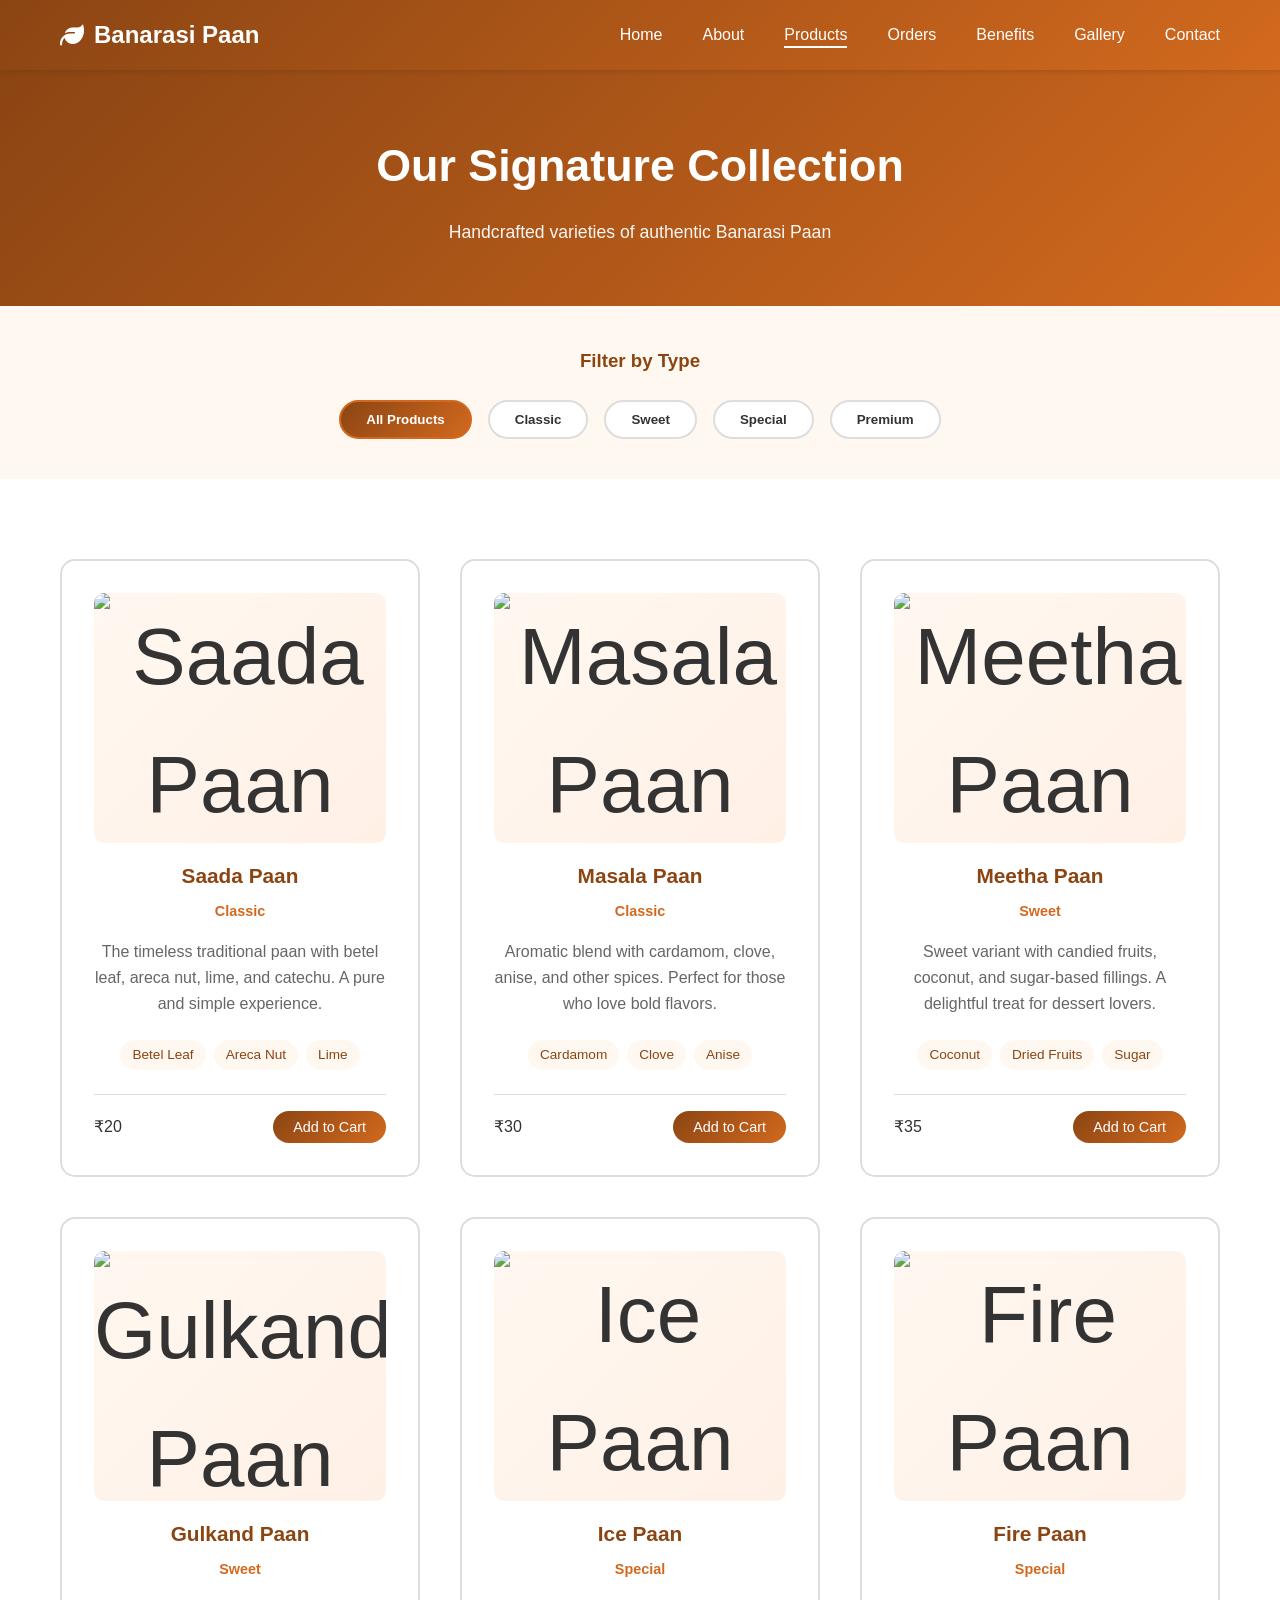
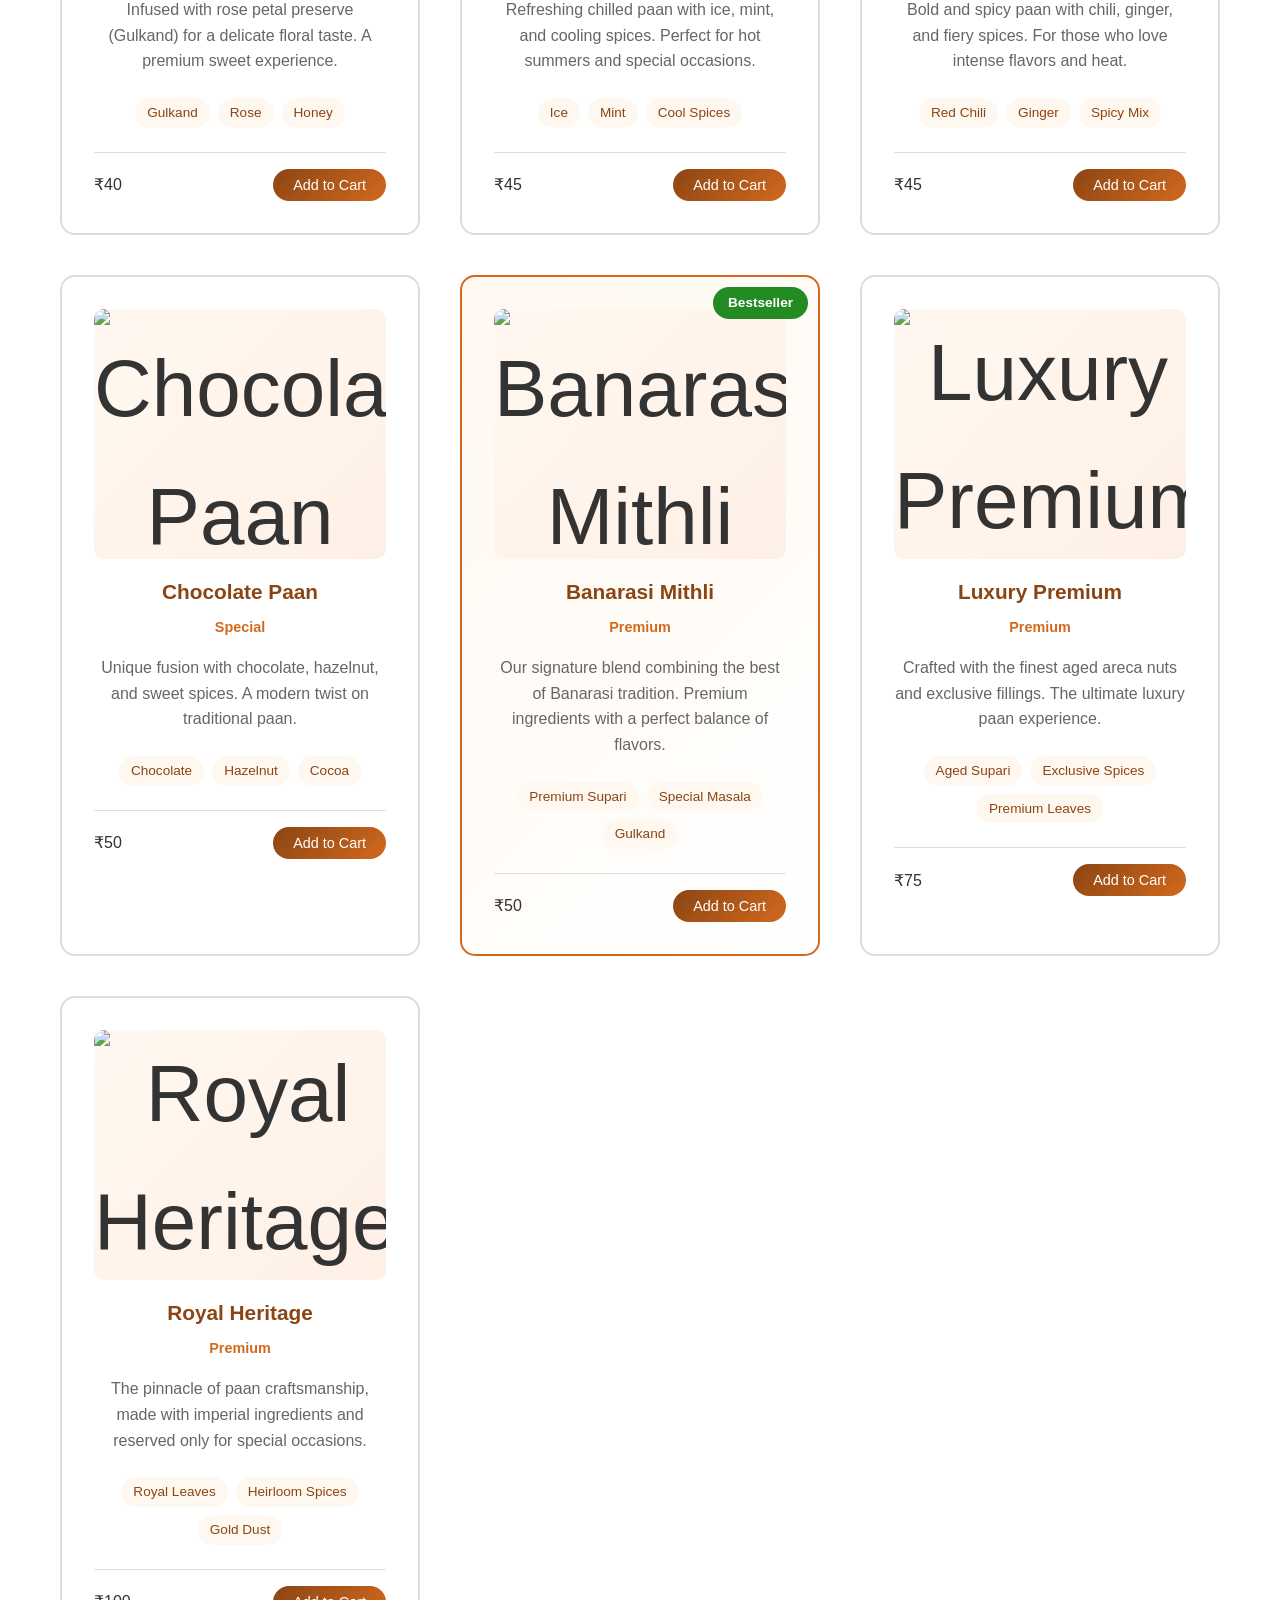
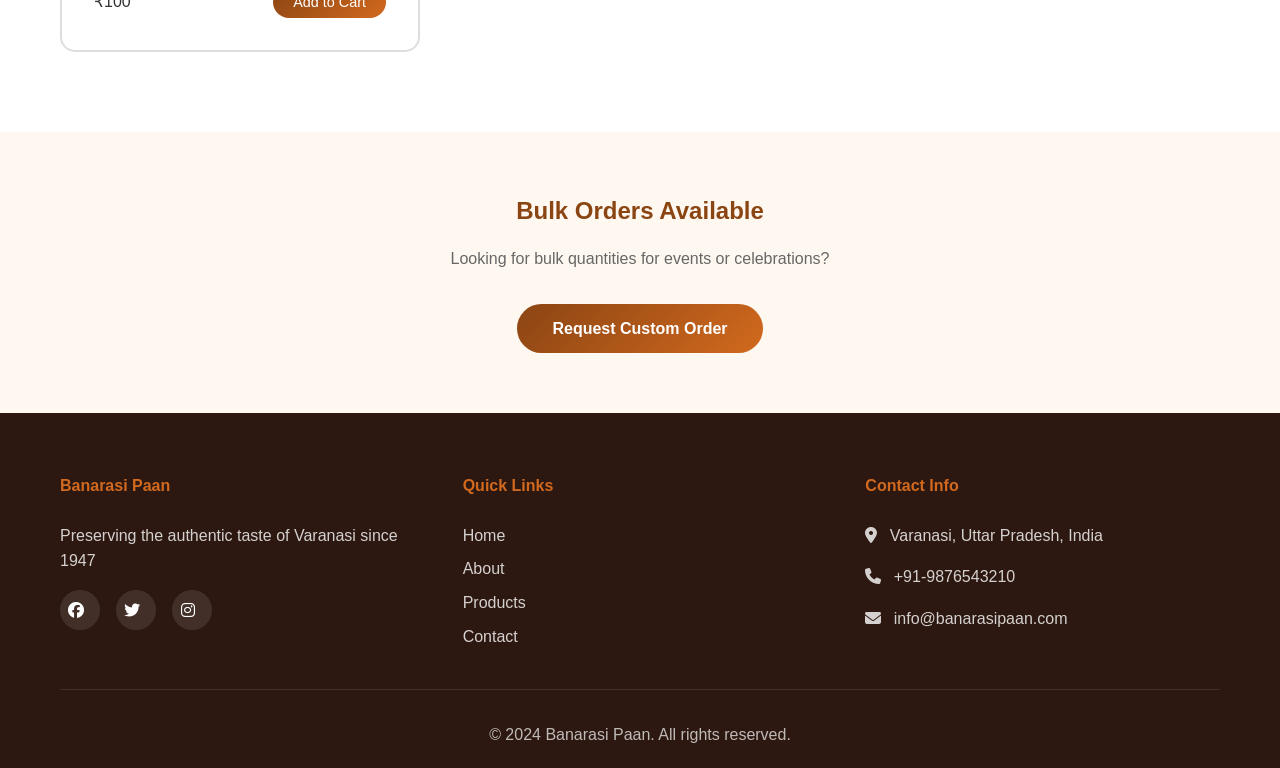
==== commit 912e4e70: "Add external images for all paan varieties from Unsplash" ====
--- a/products.html
+++ b/products.html
@@ -23,6 +23,7 @@
                 <li><a href="index.html">Home</a></li>
                 <li><a href="about.html">About</a></li>
                 <li><a href="products.html" class="active">Products</a></li>
+                <li><a href="orders.html">Orders</a></li>
                 <li><a href="benefits.html">Benefits</a></li>
                 <li><a href="gallery.html">Gallery</a></li>
                 <li><a href="contact.html">Contact</a></li>
@@ -61,7 +62,7 @@
                 <!-- Classic Products -->
                 <div class="product-item classic">
                     <div class="product-card-large">
-                        <div class="product-image-large">🌿</div>
+                        <div class="product-image-large"><img src="https://images.unsplash.com/photo-1599599810694-b5ac4dd64b11?w=500&h=400&fit=crop" alt="Saada Paan"></div>
                         <h3>Saada Paan</h3>
                         <p class="category">Classic</p>
                         <p class="description">The timeless traditional paan with betel leaf, areca nut, lime, and catechu. A pure and simple experience.</p>
@@ -79,7 +80,7 @@
 
                 <div class="product-item classic">
                     <div class="product-card-large">
-                        <div class="product-image-large">🌶️</div>
+                        <div class="product-image-large"><img src="https://images.unsplash.com/photo-1596040424222-c78f049213a1?w=500&h=400&fit=crop" alt="Masala Paan"></div>
                         <h3>Masala Paan</h3>
                         <p class="category">Classic</p>
                         <p class="description">Aromatic blend with cardamom, clove, anise, and other spices. Perfect for those who love bold flavors.</p>
@@ -98,7 +99,7 @@
                 <!-- Sweet Products -->
                 <div class="product-item sweet">
                     <div class="product-card-large">
-                        <div class="product-image-large">🥒</div>
+                        <div class="product-image-large"><img src="https://images.unsplash.com/photo-1589985643637-f7ae6b5c0a3b?w=500&h=400&fit=crop" alt="Meetha Paan"></div>
                         <h3>Meetha Paan</h3>
                         <p class="category">Sweet</p>
                         <p class="description">Sweet variant with candied fruits, coconut, and sugar-based fillings. A delightful treat for dessert lovers.</p>
@@ -116,7 +117,7 @@
 
                 <div class="product-item sweet">
                     <div class="product-card-large">
-                        <div class="product-image-large">🍯</div>
+                        <div class="product-image-large"><img src="https://images.unsplash.com/photo-1587314167414-7146a8d9d93f?w=500&h=400&fit=crop" alt="Gulkand Paan"></div>
                         <h3>Gulkand Paan</h3>
                         <p class="category">Sweet</p>
                         <p class="description">Infused with rose petal preserve (Gulkand) for a delicate floral taste. A premium sweet experience.</p>
@@ -135,7 +136,7 @@
                 <!-- Special Varieties -->
                 <div class="product-item special">
                     <div class="product-card-large">
-                        <div class="product-image-large">❄️</div>
+                        <div class="product-image-large"><img src="https://images.unsplash.com/photo-1599599810231-7a86ba04ad0e?w=500&h=400&fit=crop" alt="Ice Paan"></div>
                         <h3>Ice Paan</h3>
                         <p class="category">Special</p>
                         <p class="description">Refreshing chilled paan with ice, mint, and cooling spices. Perfect for hot summers and special occasions.</p>
@@ -153,7 +154,7 @@
 
                 <div class="product-item special">
                     <div class="product-card-large">
-                        <div class="product-image-large">🔥</div>
+                        <div class="product-image-large"><img src="https://images.unsplash.com/photo-1596040424222-c78f049213a1?w=500&h=400&fit=crop" alt="Fire Paan"></div>
                         <h3>Fire Paan</h3>
                         <p class="category">Special</p>
                         <p class="description">Bold and spicy paan with chili, ginger, and fiery spices. For those who love intense flavors and heat.</p>
@@ -171,7 +172,7 @@
 
                 <div class="product-item special">
                     <div class="product-card-large">
-                        <div class="product-image-large">🍫</div>
+                        <div class="product-image-large"><img src="https://images.unsplash.com/photo-1578985545062-69928b1d9587?w=500&h=400&fit=crop" alt="Chocolate Paan"></div>
                         <h3>Chocolate Paan</h3>
                         <p class="category">Special</p>
                         <p class="description">Unique fusion with chocolate, hazelnut, and sweet spices. A modern twist on traditional paan.</p>
@@ -191,7 +192,7 @@
                 <div class="product-item premium featured">
                     <div class="product-card-large">
                         <div class="badge-premium">Bestseller</div>
-                        <div class="product-image-large">🌰</div>
+                        <div class="product-image-large"><img src="https://images.unsplash.com/photo-1568901346375-23c9450fc58a?w=500&h=400&fit=crop" alt="Banarasi Mithli"></div>
                         <h3>Banarasi Mithli</h3>
                         <p class="category">Premium</p>
                         <p class="description">Our signature blend combining the best of Banarasi tradition. Premium ingredients with a perfect balance of flavors.</p>
@@ -209,7 +210,7 @@
 
                 <div class="product-item premium">
                     <div class="product-card-large">
-                        <div class="product-image-large">✨</div>
+                        <div class="product-image-large"><img src="https://images.unsplash.com/photo-1559827260-dc66d52bef19?w=500&h=400&fit=crop" alt="Luxury Premium"></div>
                         <h3>Luxury Premium</h3>
                         <p class="category">Premium</p>
                         <p class="description">Crafted with the finest aged areca nuts and exclusive fillings. The ultimate luxury paan experience.</p>
@@ -227,7 +228,7 @@
 
                 <div class="product-item premium">
                     <div class="product-card-large">
-                        <div class="product-image-large">💎</div>
+                        <div class="product-image-large"><img src="https://images.unsplash.com/photo-1546548970-71785a17cd63?w=500&h=400&fit=crop" alt="Royal Heritage"></div>
                         <h3>Royal Heritage</h3>
                         <p class="category">Premium</p>
                         <p class="description">The pinnacle of paan craftsmanship, made with imperial ingredients and reserved only for special occasions.</p>
--- a/style.css
+++ b/style.css
@@ -173,11 +173,52 @@
     opacity: 0.95;
 }
 
+.hero-subtitle {
+    font-size: 1.5rem;
+    margin-bottom: 1rem;
+    font-weight: 600;
+}
+
+.hero-description {
+    font-size: 1.1rem;
+    margin-bottom: 2rem;
+    max-width: 600px;
+    margin-left: auto;
+    margin-right: auto;
+    opacity: 0.95;
+    line-height: 1.8;
+}
+
 .hero-buttons {
     display: flex;
     gap: 1.5rem;
     justify-content: center;
     flex-wrap: wrap;
+    margin-bottom: 3rem;
+}
+
+.hero-stats {
+    display: grid;
+    grid-template-columns: repeat(auto-fit, minmax(150px, 1fr));
+    gap: 2rem;
+    margin-top: 3rem;
+}
+
+.stat {
+    text-align: center;
+}
+
+.stat-number {
+    display: block;
+    font-size: 2rem;
+    font-weight: bold;
+    margin-bottom: 0.5rem;
+}
+
+.stat-label {
+    display: block;
+    font-size: 0.95rem;
+    opacity: 0.9;
 }
 
 /* ========== BUTTONS ========== */
@@ -343,10 +384,24 @@
     font-size: 4rem;
     margin-bottom: 1.5rem;
     transition: transform 0.3s;
-}
-
-.product-card:hover .product-image {
-    transform: scale(1.1) rotate(5deg);
+    height: 200px;
+    display: flex;
+    align-items: center;
+    justify-content: center;
+    overflow: hidden;
+    border-radius: 10px;
+    background: linear-gradient(135deg, var(--light-bg) 0%, #FFF0E6 100%);
+}
+
+.product-image img {
+    width: 100%;
+    height: 100%;
+    object-fit: cover;
+    transition: transform 0.3s;
+}
+
+.product-card:hover .product-image img {
+    transform: scale(1.1);
 }
 
 .product-card h3 {
@@ -775,6 +830,24 @@
 .product-image-large {
     font-size: 5rem;
     margin-bottom: 1rem;
+    height: 250px;
+    display: flex;
+    align-items: center;
+    justify-content: center;
+    overflow: hidden;
+    border-radius: 10px;
+    background: linear-gradient(135deg, var(--light-bg) 0%, #FFF0E6 100%);
+}
+
+.product-image-large img {
+    width: 100%;
+    height: 100%;
+    object-fit: cover;
+    transition: transform 0.3s;
+}
+
+.product-card-large:hover .product-image-large img {
+    transform: scale(1.1);
 }
 
 .product-card-large h3 {
@@ -1502,6 +1575,665 @@
         opacity: 1;
         transform: translateY(0);
     }
+}
+
+/* ========== WHY CHOOSE US SECTION ========== */
+.why-choose {
+    padding: 80px 20px;
+    background: var(--light-bg);
+}
+
+.section-subtitle {
+    text-align: center;
+    color: var(--text-light);
+    margin-bottom: 3rem;
+    font-size: 1.1rem;
+}
+
+.why-grid {
+    display: grid;
+    grid-template-columns: repeat(auto-fit, minmax(300px, 1fr));
+    gap: 2.5rem;
+}
+
+.why-card {
+    background: white;
+    padding: 2.5rem;
+    border-radius: 15px;
+    text-align: center;
+    box-shadow: 0 5px 15px rgba(0,0,0,0.08);
+    transition: all 0.3s;
+    border: 2px solid transparent;
+}
+
+.why-card:hover {
+    border-color: var(--secondary);
+    box-shadow: var(--shadow);
+    transform: translateY(-10px);
+}
+
+.why-icon {
+    font-size: 3rem;
+    color: var(--secondary);
+    margin-bottom: 1.5rem;
+}
+
+.why-card h3 {
+    color: var(--primary);
+    margin-bottom: 1rem;
+    font-size: 1.2rem;
+}
+
+.why-card p {
+    color: var(--text-light);
+    line-height: 1.8;
+}
+
+/* ========== TESTIMONIALS SECTION ========== */
+.testimonials {
+    padding: 80px 20px;
+}
+
+.testimonials-grid {
+    display: grid;
+    grid-template-columns: repeat(auto-fit, minmax(280px, 1fr));
+    gap: 2rem;
+}
+
+.testimonial-card {
+    background: white;
+    padding: 2rem;
+    border-radius: 15px;
+    box-shadow: 0 5px 15px rgba(0,0,0,0.08);
+    transition: all 0.3s;
+    border: 2px solid transparent;
+}
+
+.testimonial-card:hover {
+    border-color: var(--secondary);
+    box-shadow: var(--shadow);
+    transform: translateY(-10px);
+}
+
+.stars {
+    color: #FFD700;
+    margin-bottom: 1rem;
+    font-size: 1.2rem;
+}
+
+.testimonial-text {
+    color: var(--text-light);
+    margin-bottom: 1.5rem;
+    font-style: italic;
+    line-height: 1.8;
+    min-height: 60px;
+}
+
+.testimonial-author {
+    display: flex;
+    gap: 1rem;
+    align-items: center;
+    padding-top: 1rem;
+    border-top: 1px solid var(--border);
+}
+
+.author-initials {
+    width: 45px;
+    height: 45px;
+    background: linear-gradient(135deg, var(--primary), var(--secondary));
+    color: white;
+    border-radius: 50%;
+    display: flex;
+    align-items: center;
+    justify-content: center;
+    font-weight: bold;
+    font-size: 1.1rem;
+}
+
+.author-info {
+    flex: 1;
+}
+
+.author-name {
+    color: var(--primary);
+    font-weight: 600;
+    margin-bottom: 0.2rem;
+}
+
+.author-role {
+    color: var(--text-light);
+    font-size: 0.9rem;
+}
+
+/* ========== OFFERS SECTION ========== */
+.offers {
+    padding: 80px 20px;
+    background: var(--light-bg);
+}
+
+.offers-grid {
+    display: grid;
+    grid-template-columns: repeat(auto-fit, minmax(280px, 1fr));
+    gap: 2rem;
+}
+
+.offer-card {
+    background: white;
+    padding: 2rem;
+    border-radius: 15px;
+    text-align: center;
+    box-shadow: 0 5px 15px rgba(0,0,0,0.08);
+    transition: all 0.3s;
+    border: 2px solid var(--border);
+    position: relative;
+}
+
+.offer-card:hover {
+    border-color: var(--secondary);
+    box-shadow: var(--shadow);
+    transform: translateY(-10px);
+}
+
+.offer-card.featured {
+    border-color: var(--secondary);
+    background: linear-gradient(135deg, var(--light-bg) 0%, white 100%);
+    transform: scale(1.05);
+}
+
+.offer-badge {
+    position: absolute;
+    top: 10px;
+    right: 10px;
+    background: var(--secondary);
+    color: white;
+    padding: 5px 15px;
+    border-radius: 20px;
+    font-size: 0.85rem;
+    font-weight: bold;
+}
+
+.offer-card h3 {
+    color: var(--primary);
+    margin-bottom: 0.5rem;
+    margin-top: 1.5rem;
+}
+
+.offer-card p {
+    color: var(--text-light);
+    margin-bottom: 1.5rem;
+}
+
+.offer-price {
+    font-size: 1.3rem;
+    font-weight: bold;
+    margin-bottom: 1.5rem;
+}
+
+.offer-price .original {
+    color: var(--text-light);
+    text-decoration: line-through;
+    margin-right: 0.5rem;
+    font-size: 1rem;
+}
+
+.offer-price .discounted {
+    color: var(--secondary);
+}
+
+.btn-small {
+    padding: 8px 20px;
+    font-size: 0.9rem;
+    background: linear-gradient(135deg, var(--primary), var(--secondary));
+    color: white;
+    border: none;
+    border-radius: 30px;
+    cursor: pointer;
+    transition: all 0.3s;
+    display: inline-block;
+    text-decoration: none;
+}
+
+.btn-small:hover {
+    transform: scale(1.05);
+    box-shadow: 0 5px 15px rgba(139, 69, 19, 0.3);
+}
+
+/* ========== BENEFITS HIGHLIGHT ========== */
+.benefits-highlight {
+    padding: 80px 20px;
+}
+
+.benefits-cards {
+    display: grid;
+    grid-template-columns: repeat(auto-fit, minmax(280px, 1fr));
+    gap: 2rem;
+    margin-bottom: 3rem;
+}
+
+.benefit-item {
+    background: white;
+    padding: 2.5rem;
+    border-radius: 15px;
+    box-shadow: 0 5px 15px rgba(0,0,0,0.08);
+    transition: all 0.3s;
+    border-left: 4px solid var(--secondary);
+}
+
+.benefit-item:hover {
+    box-shadow: var(--shadow);
+    transform: translateY(-10px);
+}
+
+.benefit-number {
+    display: block;
+    font-size: 2.5rem;
+    font-weight: bold;
+    color: var(--secondary);
+    margin-bottom: 0.5rem;
+}
+
+.benefit-item h3 {
+    color: var(--primary);
+    margin-bottom: 1rem;
+    font-size: 1.2rem;
+}
+
+.benefit-item p {
+    color: var(--text-light);
+    line-height: 1.8;
+}
+
+.benefits-cta {
+    text-align: center;
+}
+
+/* ========== ORDERS PAGE ========== */
+.section-intro {
+    text-align: center;
+    color: var(--text-light);
+    margin-bottom: 3rem;
+    font-size: 1.1rem;
+}
+
+.online-orders {
+    padding: 80px 20px;
+}
+
+.packaging-grid {
+    display: grid;
+    grid-template-columns: repeat(auto-fit, minmax(300px, 1fr));
+    gap: 2.5rem;
+}
+
+.packaging-card {
+    background: white;
+    border: 2px solid var(--border);
+    border-radius: 15px;
+    padding: 2.5rem;
+    text-align: center;
+    transition: all 0.3s;
+    position: relative;
+}
+
+.packaging-card:hover {
+    border-color: var(--secondary);
+    box-shadow: var(--shadow);
+    transform: translateY(-10px);
+}
+
+.packaging-card.featured {
+    border-color: var(--secondary);
+    background: linear-gradient(135deg, var(--light-bg) 0%, white 100%);
+}
+
+.packaging-icon {
+    font-size: 3.5rem;
+    margin-bottom: 1.5rem;
+}
+
+.packaging-card h3 {
+    color: var(--primary);
+    margin-bottom: 0.5rem;
+    font-size: 1.3rem;
+}
+
+.packaging-card .price {
+    color: var(--secondary);
+    font-size: 1.3rem;
+    font-weight: bold;
+    margin-bottom: 0.5rem;
+}
+
+.packaging-card .description {
+    color: var(--text-light);
+    margin-bottom: 1.5rem;
+}
+
+.features-list {
+    list-style: none;
+    text-align: left;
+    margin-bottom: 2rem;
+}
+
+.features-list li {
+    padding: 0.5rem 0;
+    color: var(--text-light);
+    padding-left: 1.5rem;
+    position: relative;
+}
+
+.features-list li:before {
+    content: "✓";
+    position: absolute;
+    left: 0;
+    color: var(--accent);
+    font-weight: bold;
+    font-size: 1.1rem;
+}
+
+/* ========== BULK ORDERS SECTION ========== */
+.bulk-section {
+    padding: 80px 20px;
+    background: var(--light-bg);
+}
+
+.bulk-grid {
+    display: grid;
+    grid-template-columns: repeat(auto-fit, minmax(280px, 1fr));
+    gap: 2rem;
+}
+
+.bulk-card {
+    background: white;
+    border-radius: 15px;
+    padding: 2rem;
+    box-shadow: 0 5px 15px rgba(0,0,0,0.08);
+    transition: all 0.3s;
+    border: 2px solid transparent;
+}
+
+.bulk-card:hover {
+    border-color: var(--secondary);
+    box-shadow: var(--shadow);
+    transform: translateY(-10px);
+}
+
+.bulk-icon {
+    font-size: 3rem;
+    margin-bottom: 1rem;
+}
+
+.bulk-card h3 {
+    color: var(--primary);
+    margin-bottom: 0.5rem;
+    font-size: 1.2rem;
+}
+
+.bulk-desc {
+    color: var(--text-light);
+    margin-bottom: 1.5rem;
+}
+
+.bulk-features {
+    list-style: none;
+    text-align: left;
+    margin-bottom: 1.5rem;
+}
+
+.bulk-features li {
+    padding: 0.5rem 0;
+    color: var(--text-light);
+    padding-left: 1.5rem;
+    position: relative;
+}
+
+.bulk-features li:before {
+    content: "•";
+    position: absolute;
+    left: 0;
+    color: var(--secondary);
+    font-weight: bold;
+}
+
+.price-note {
+    color: var(--secondary);
+    font-weight: 600;
+    font-size: 0.95rem;
+}
+
+/* ========== PRICING TABLE ========== */
+.pricing-section {
+    padding: 80px 20px;
+}
+
+.pricing-table {
+    margin: 0 auto;
+}
+
+.price-table {
+    width: 100%;
+    border-collapse: collapse;
+    background: white;
+    box-shadow: 0 5px 15px rgba(0,0,0,0.08);
+    border-radius: 10px;
+    overflow: hidden;
+}
+
+.price-table thead {
+    background: linear-gradient(135deg, var(--primary) 0%, var(--secondary) 100%);
+    color: white;
+}
+
+.price-table th {
+    padding: 1.5rem;
+    text-align: left;
+    font-weight: 600;
+}
+
+.price-table td {
+    padding: 1.5rem;
+    border-bottom: 1px solid var(--border);
+}
+
+.price-table tbody tr:hover {
+    background: var(--light-bg);
+}
+
+.price-table tbody tr.featured-row {
+    background: linear-gradient(90deg, rgba(139, 69, 19, 0.1), rgba(210, 105, 30, 0.1));
+    border: 2px solid var(--secondary);
+}
+
+.price-table tbody tr.featured-row td {
+    font-weight: 600;
+    color: var(--primary);
+}
+
+/* ========== DELIVERY SECTION ========== */
+.delivery-section {
+    padding: 80px 20px;
+    background: var(--light-bg);
+}
+
+.delivery-grid {
+    display: grid;
+    grid-template-columns: repeat(auto-fit, minmax(250px, 1fr));
+    gap: 2rem;
+}
+
+.delivery-card {
+    background: white;
+    padding: 2rem;
+    border-radius: 15px;
+    text-align: center;
+    box-shadow: 0 5px 15px rgba(0,0,0,0.08);
+    transition: all 0.3s;
+}
+
+.delivery-card:hover {
+    transform: translateY(-10px);
+    box-shadow: var(--shadow);
+}
+
+.delivery-icon {
+    font-size: 2.5rem;
+    color: var(--secondary);
+    margin-bottom: 1rem;
+}
+
+.delivery-card h3 {
+    color: var(--primary);
+    margin-bottom: 0.5rem;
+}
+
+.delivery-desc {
+    color: var(--text-light);
+    margin-bottom: 1.5rem;
+}
+
+.delivery-info {
+    list-style: none;
+    text-align: left;
+}
+
+.delivery-info li {
+    padding: 0.5rem 0;
+    color: var(--text-light);
+    font-size: 0.95rem;
+    padding-left: 1.5rem;
+    position: relative;
+}
+
+.delivery-info li:before {
+    content: "→";
+    position: absolute;
+    left: 0;
+    color: var(--secondary);
+}
+
+/* ========== PROCESS SECTION ========== */
+.process-section {
+    padding: 80px 20px;
+}
+
+.process-steps {
+    display: grid;
+    grid-template-columns: repeat(auto-fit, minmax(200px, 1fr));
+    gap: 2rem;
+}
+
+.step {
+    text-align: center;
+    position: relative;
+}
+
+.step-number {
+    display: inline-flex;
+    align-items: center;
+    justify-content: center;
+    width: 60px;
+    height: 60px;
+    background: linear-gradient(135deg, var(--primary), var(--secondary));
+    color: white;
+    border-radius: 50%;
+    font-size: 1.5rem;
+    font-weight: bold;
+    margin-bottom: 1rem;
+}
+
+.step h3 {
+    color: var(--primary);
+    margin-bottom: 0.5rem;
+}
+
+.step p {
+    color: var(--text-light);
+}
+
+.step:not(:last-child):after {
+    content: "→";
+    position: absolute;
+    right: -2rem;
+    top: 25px;
+    font-size: 2rem;
+    color: var(--secondary);
+    display: none;
+}
+
+@media (min-width: 768px) {
+    .step:not(:last-child):after {
+        display: block;
+    }
+}
+
+/* ========== PAYMENT SECTION ========== */
+.payment-section {
+    padding: 80px 20px;
+    background: var(--light-bg);
+}
+
+.payment-grid {
+    display: grid;
+    grid-template-columns: repeat(auto-fit, minmax(200px, 1fr));
+    gap: 2rem;
+}
+
+.payment-method {
+    background: white;
+    padding: 2rem;
+    border-radius: 15px;
+    text-align: center;
+    box-shadow: 0 5px 15px rgba(0,0,0,0.08);
+    transition: all 0.3s;
+    border: 2px solid transparent;
+}
+
+.payment-method:hover {
+    border-color: var(--secondary);
+    box-shadow: var(--shadow);
+    transform: translateY(-5px);
+}
+
+.payment-method i {
+    font-size: 2.5rem;
+    color: var(--secondary);
+    margin-bottom: 1rem;
+}
+
+.payment-method h3 {
+    color: var(--primary);
+    margin-bottom: 0.5rem;
+}
+
+.payment-method p {
+    color: var(--text-light);
+    font-size: 0.95rem;
+}
+
+/* ========== CTA ORDERS ========== */
+.cta-orders {
+    padding: 80px 20px;
+    background: linear-gradient(135deg, var(--primary) 0%, var(--secondary) 100%);
+    color: white;
+    text-align: center;
+}
+
+.cta-orders h2 {
+    font-size: 2.5rem;
+    margin-bottom: 1rem;
+}
+
+.cta-orders p {
+    font-size: 1.1rem;
+    margin-bottom: 2rem;
+    opacity: 0.95;
+}
+
+.cta-orders .cta-buttons {
+    display: flex;
+    gap: 1.5rem;
+    justify-content: center;
+    flex-wrap: wrap;
 }
 
 /* ========== RESPONSIVE ========== */
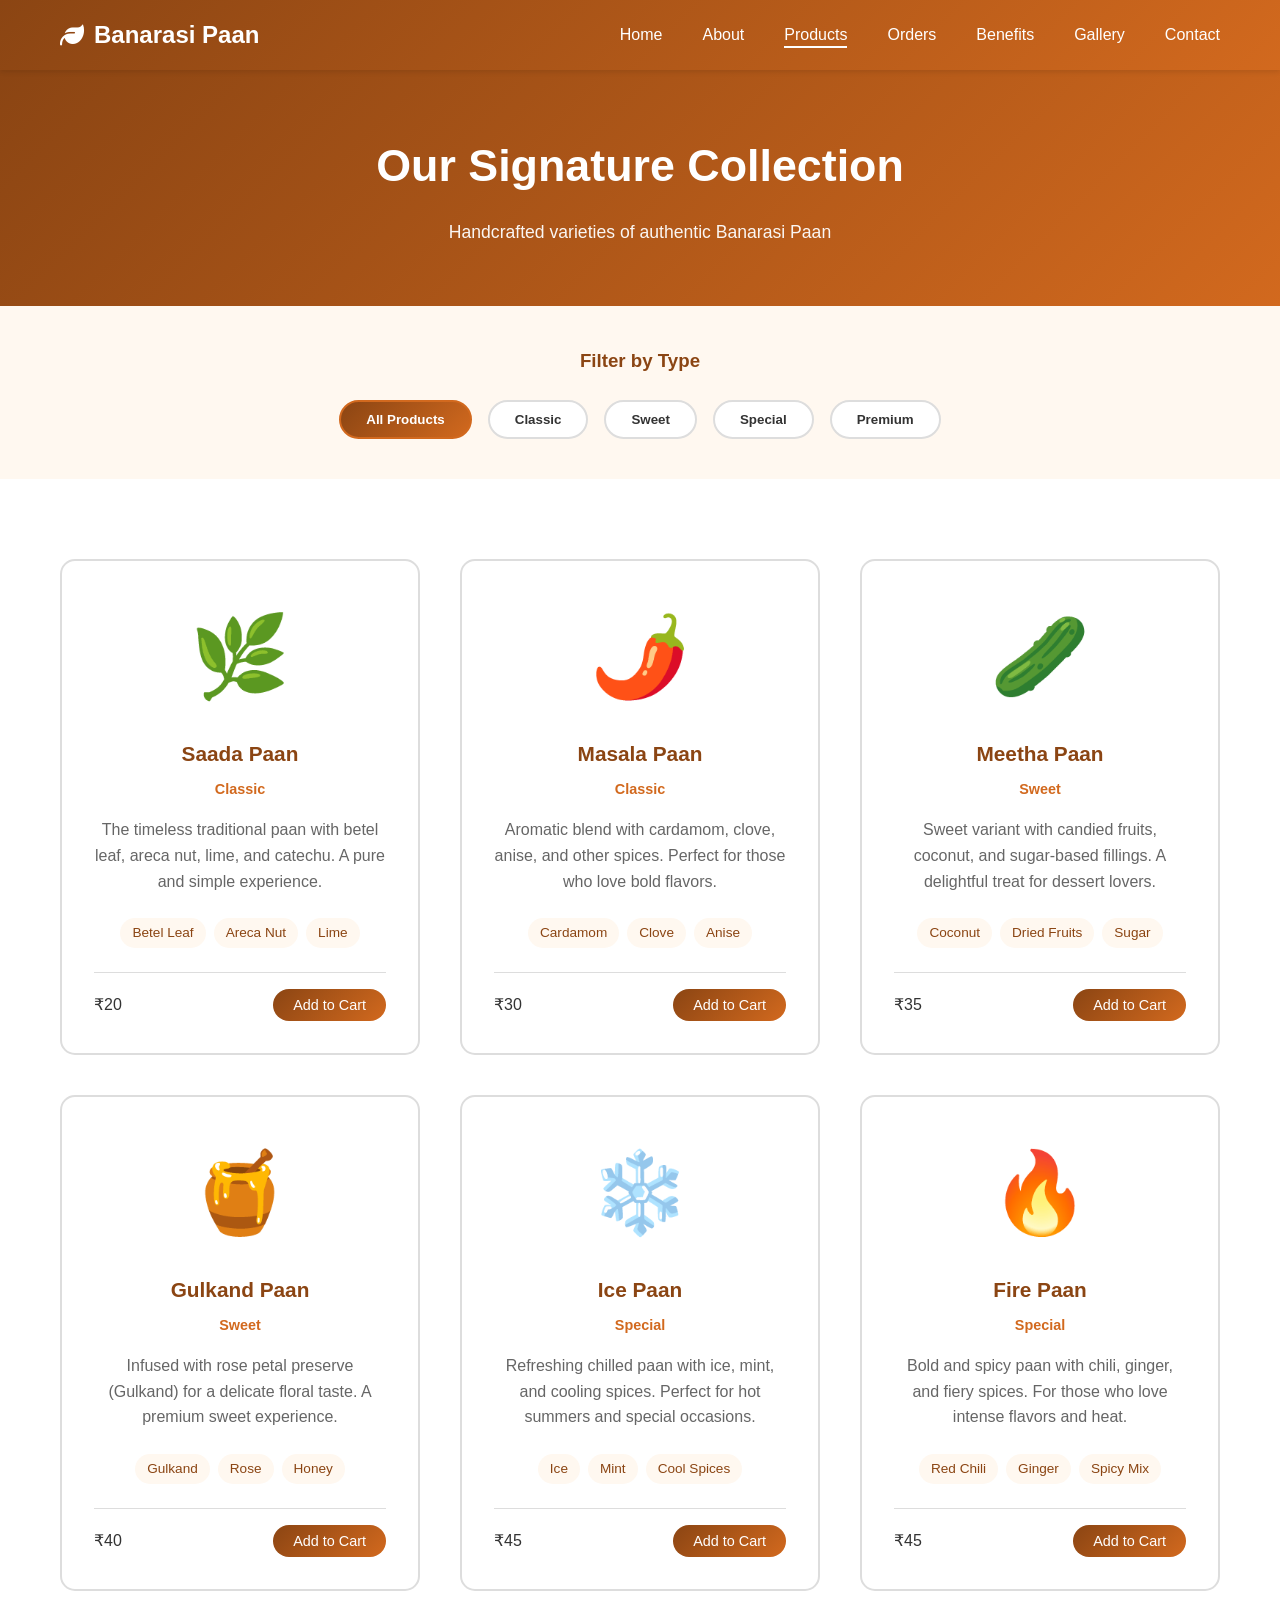
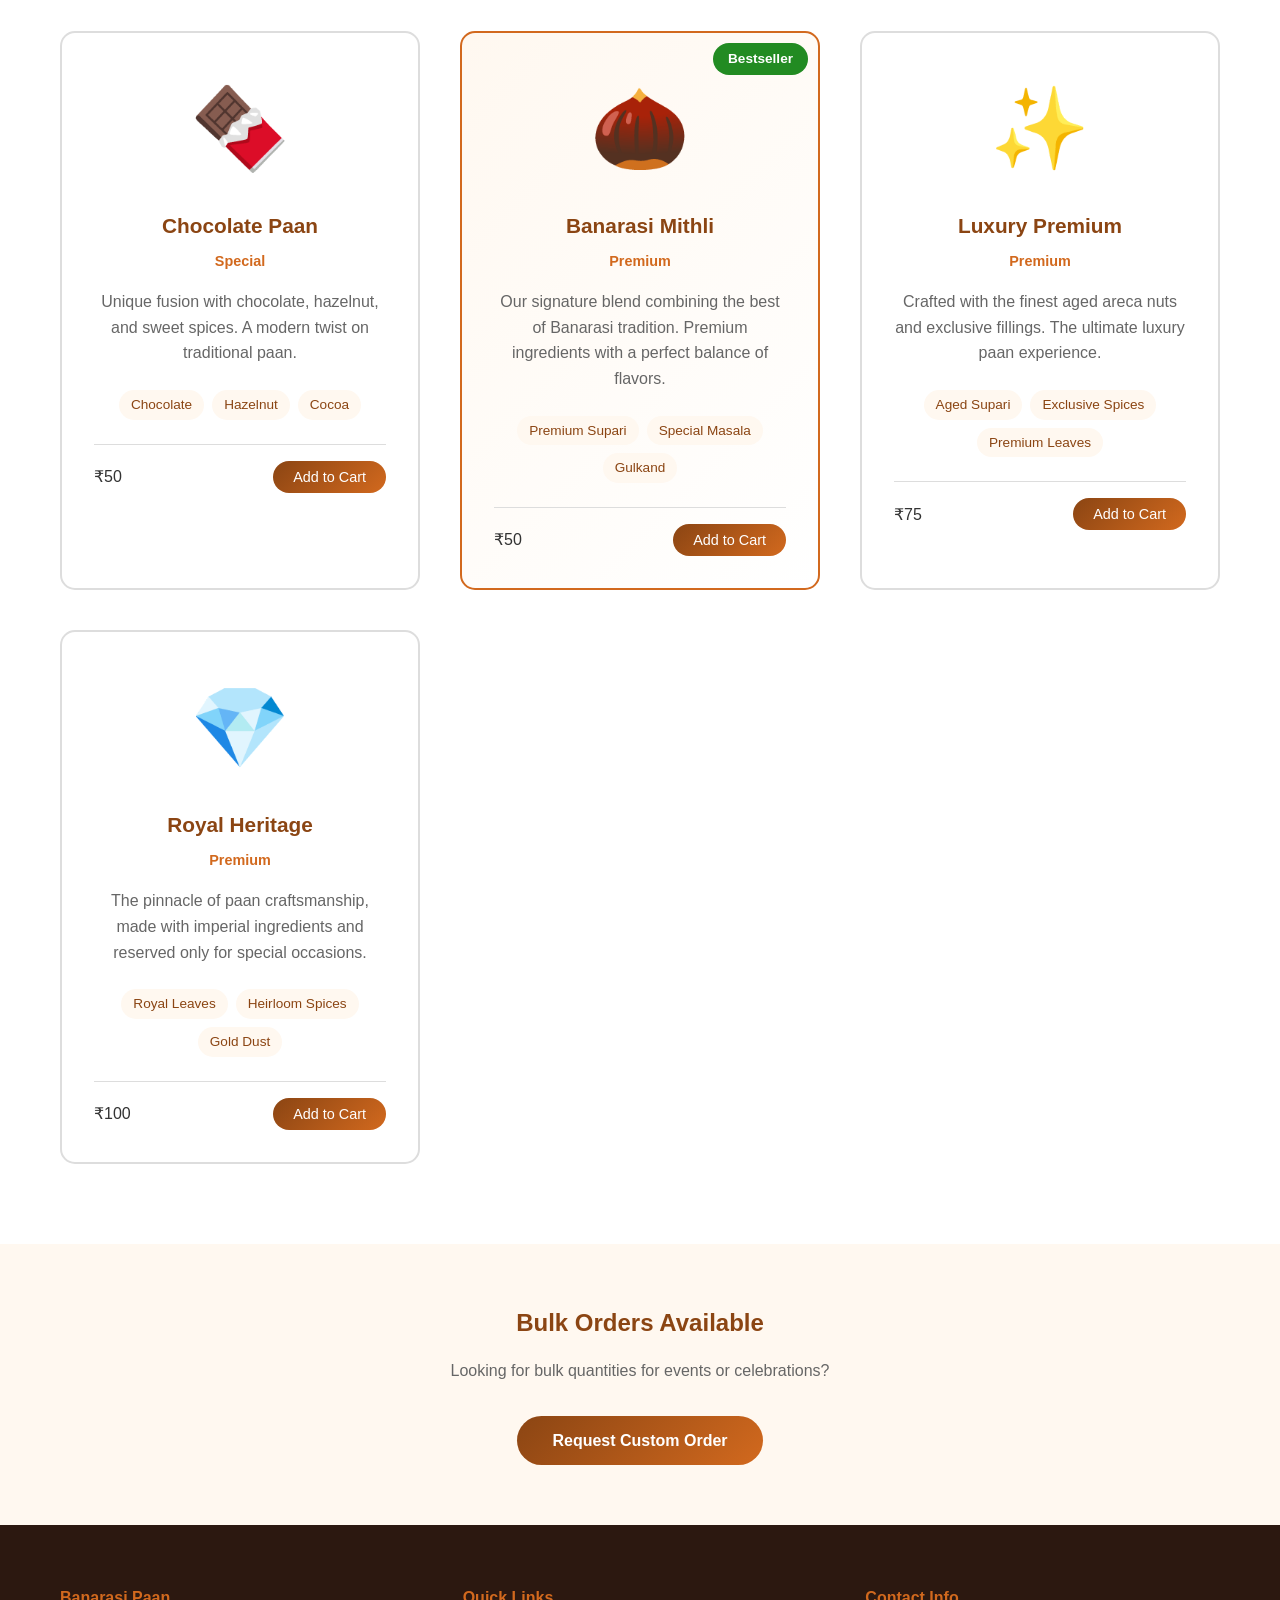
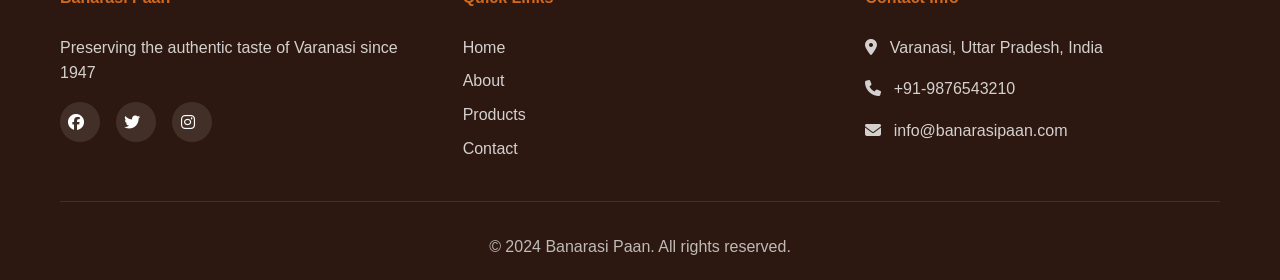
==== commit fc410a88: "Revert to emojis - images not displaying correctly" ====
--- a/products.html
+++ b/products.html
@@ -62,7 +62,7 @@
                 <!-- Classic Products -->
                 <div class="product-item classic">
                     <div class="product-card-large">
-                        <div class="product-image-large"><img src="https://images.unsplash.com/photo-1599599810694-b5ac4dd64b11?w=500&h=400&fit=crop" alt="Saada Paan"></div>
+                        <div class="product-image-large">🌿</div>
                         <h3>Saada Paan</h3>
                         <p class="category">Classic</p>
                         <p class="description">The timeless traditional paan with betel leaf, areca nut, lime, and catechu. A pure and simple experience.</p>
@@ -80,7 +80,7 @@
 
                 <div class="product-item classic">
                     <div class="product-card-large">
-                        <div class="product-image-large"><img src="https://images.unsplash.com/photo-1596040424222-c78f049213a1?w=500&h=400&fit=crop" alt="Masala Paan"></div>
+                        <div class="product-image-large">🌶️</div>
                         <h3>Masala Paan</h3>
                         <p class="category">Classic</p>
                         <p class="description">Aromatic blend with cardamom, clove, anise, and other spices. Perfect for those who love bold flavors.</p>
@@ -99,7 +99,7 @@
                 <!-- Sweet Products -->
                 <div class="product-item sweet">
                     <div class="product-card-large">
-                        <div class="product-image-large"><img src="https://images.unsplash.com/photo-1589985643637-f7ae6b5c0a3b?w=500&h=400&fit=crop" alt="Meetha Paan"></div>
+                        <div class="product-image-large">🥒</div>
                         <h3>Meetha Paan</h3>
                         <p class="category">Sweet</p>
                         <p class="description">Sweet variant with candied fruits, coconut, and sugar-based fillings. A delightful treat for dessert lovers.</p>
@@ -117,7 +117,7 @@
 
                 <div class="product-item sweet">
                     <div class="product-card-large">
-                        <div class="product-image-large"><img src="https://images.unsplash.com/photo-1587314167414-7146a8d9d93f?w=500&h=400&fit=crop" alt="Gulkand Paan"></div>
+                        <div class="product-image-large">🍯</div>
                         <h3>Gulkand Paan</h3>
                         <p class="category">Sweet</p>
                         <p class="description">Infused with rose petal preserve (Gulkand) for a delicate floral taste. A premium sweet experience.</p>
@@ -136,7 +136,7 @@
                 <!-- Special Varieties -->
                 <div class="product-item special">
                     <div class="product-card-large">
-                        <div class="product-image-large"><img src="https://images.unsplash.com/photo-1599599810231-7a86ba04ad0e?w=500&h=400&fit=crop" alt="Ice Paan"></div>
+                        <div class="product-image-large">❄️</div>
                         <h3>Ice Paan</h3>
                         <p class="category">Special</p>
                         <p class="description">Refreshing chilled paan with ice, mint, and cooling spices. Perfect for hot summers and special occasions.</p>
@@ -154,7 +154,7 @@
 
                 <div class="product-item special">
                     <div class="product-card-large">
-                        <div class="product-image-large"><img src="https://images.unsplash.com/photo-1596040424222-c78f049213a1?w=500&h=400&fit=crop" alt="Fire Paan"></div>
+                        <div class="product-image-large">🔥</div>
                         <h3>Fire Paan</h3>
                         <p class="category">Special</p>
                         <p class="description">Bold and spicy paan with chili, ginger, and fiery spices. For those who love intense flavors and heat.</p>
@@ -172,7 +172,7 @@
 
                 <div class="product-item special">
                     <div class="product-card-large">
-                        <div class="product-image-large"><img src="https://images.unsplash.com/photo-1578985545062-69928b1d9587?w=500&h=400&fit=crop" alt="Chocolate Paan"></div>
+                        <div class="product-image-large">🍫</div>
                         <h3>Chocolate Paan</h3>
                         <p class="category">Special</p>
                         <p class="description">Unique fusion with chocolate, hazelnut, and sweet spices. A modern twist on traditional paan.</p>
@@ -192,7 +192,7 @@
                 <div class="product-item premium featured">
                     <div class="product-card-large">
                         <div class="badge-premium">Bestseller</div>
-                        <div class="product-image-large"><img src="https://images.unsplash.com/photo-1568901346375-23c9450fc58a?w=500&h=400&fit=crop" alt="Banarasi Mithli"></div>
+                        <div class="product-image-large">🌰</div>
                         <h3>Banarasi Mithli</h3>
                         <p class="category">Premium</p>
                         <p class="description">Our signature blend combining the best of Banarasi tradition. Premium ingredients with a perfect balance of flavors.</p>
@@ -210,7 +210,7 @@
 
                 <div class="product-item premium">
                     <div class="product-card-large">
-                        <div class="product-image-large"><img src="https://images.unsplash.com/photo-1559827260-dc66d52bef19?w=500&h=400&fit=crop" alt="Luxury Premium"></div>
+                        <div class="product-image-large">✨</div>
                         <h3>Luxury Premium</h3>
                         <p class="category">Premium</p>
                         <p class="description">Crafted with the finest aged areca nuts and exclusive fillings. The ultimate luxury paan experience.</p>
@@ -228,7 +228,7 @@
 
                 <div class="product-item premium">
                     <div class="product-card-large">
-                        <div class="product-image-large"><img src="https://images.unsplash.com/photo-1546548970-71785a17cd63?w=500&h=400&fit=crop" alt="Royal Heritage"></div>
+                        <div class="product-image-large">💎</div>
                         <h3>Royal Heritage</h3>
                         <p class="category">Premium</p>
                         <p class="description">The pinnacle of paan craftsmanship, made with imperial ingredients and reserved only for special occasions.</p>
--- a/style.css
+++ b/style.css
@@ -384,24 +384,10 @@
     font-size: 4rem;
     margin-bottom: 1.5rem;
     transition: transform 0.3s;
-    height: 200px;
-    display: flex;
-    align-items: center;
-    justify-content: center;
-    overflow: hidden;
-    border-radius: 10px;
-    background: linear-gradient(135deg, var(--light-bg) 0%, #FFF0E6 100%);
-}
-
-.product-image img {
-    width: 100%;
-    height: 100%;
-    object-fit: cover;
-    transition: transform 0.3s;
-}
-
-.product-card:hover .product-image img {
-    transform: scale(1.1);
+}
+
+.product-card:hover .product-image {
+    transform: scale(1.1) rotate(5deg);
 }
 
 .product-card h3 {
@@ -830,24 +816,6 @@
 .product-image-large {
     font-size: 5rem;
     margin-bottom: 1rem;
-    height: 250px;
-    display: flex;
-    align-items: center;
-    justify-content: center;
-    overflow: hidden;
-    border-radius: 10px;
-    background: linear-gradient(135deg, var(--light-bg) 0%, #FFF0E6 100%);
-}
-
-.product-image-large img {
-    width: 100%;
-    height: 100%;
-    object-fit: cover;
-    transition: transform 0.3s;
-}
-
-.product-card-large:hover .product-image-large img {
-    transform: scale(1.1);
 }
 
 .product-card-large h3 {
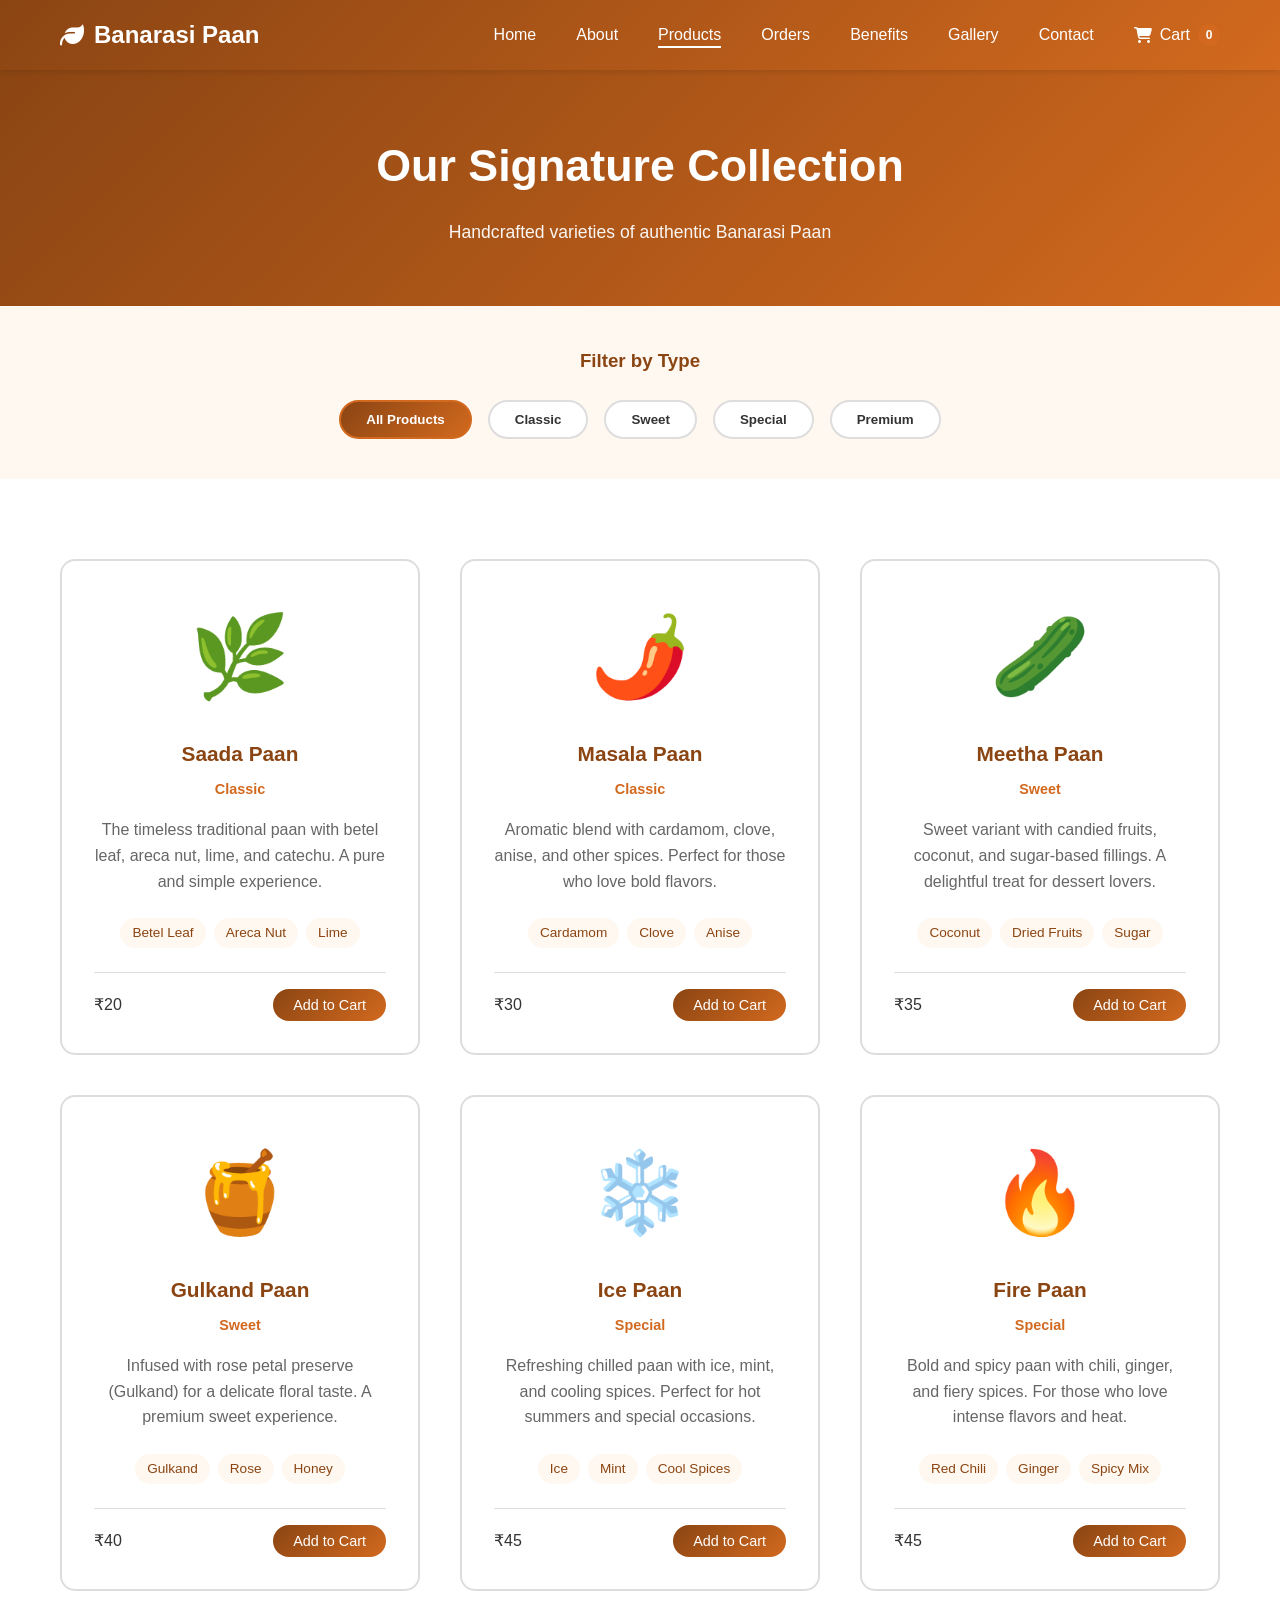
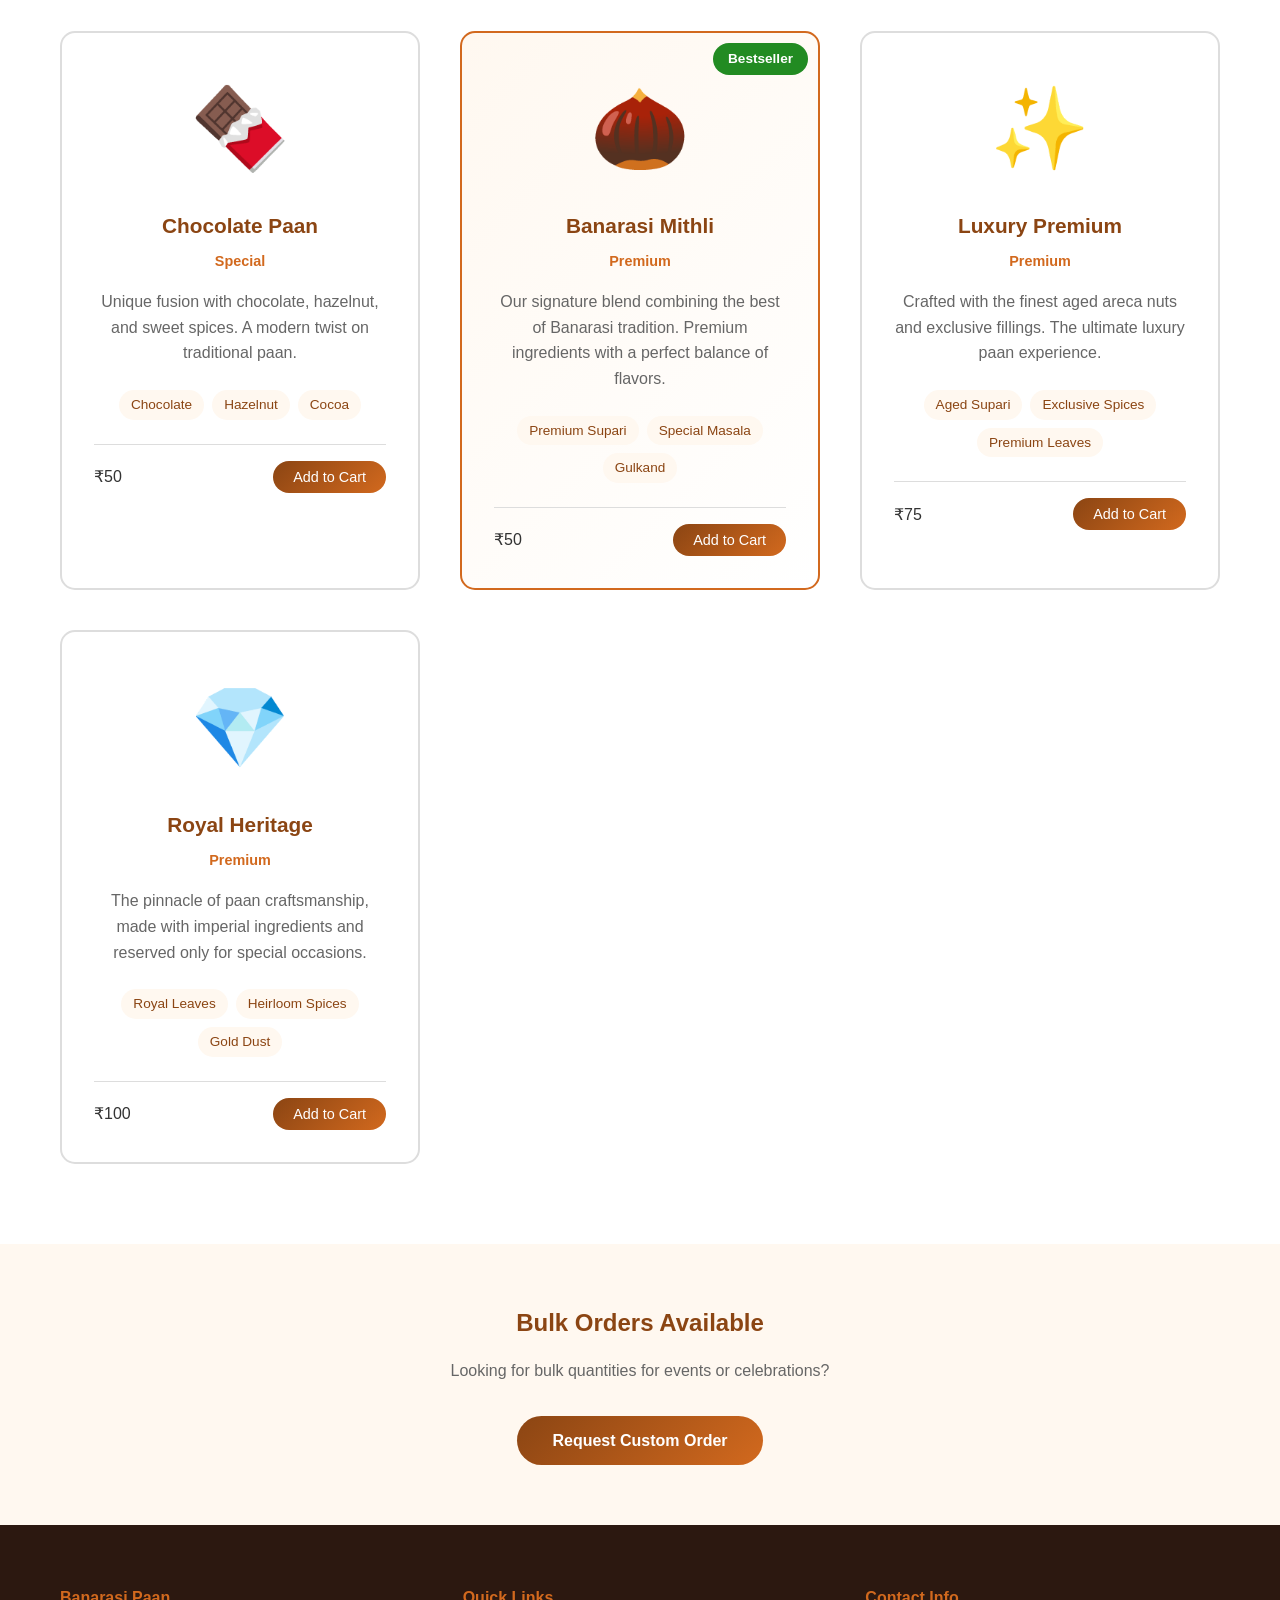
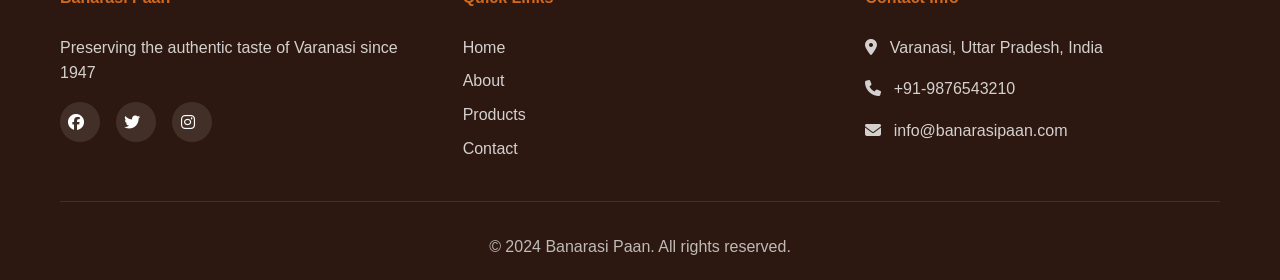
==== commit 8c173125: "Add shopping cart functionality with cart page and local storage" ====
--- a/products.html
+++ b/products.html
@@ -27,6 +27,10 @@
                 <li><a href="benefits.html">Benefits</a></li>
                 <li><a href="gallery.html">Gallery</a></li>
                 <li><a href="contact.html">Contact</a></li>
+                <li><a href="cart.html" class="cart-link">
+                    <i class="fas fa-shopping-cart"></i> Cart
+                    <span class="cart-count" id="cartCount">0</span>
+                </a></li>
             </ul>
         </div>
     </nav>
@@ -292,5 +296,6 @@
     </footer>
 
     <script src="script.js"></script>
+    <script src="cart.js"></script>
 </body>
 </html>
--- a/style.css
+++ b/style.css
@@ -2204,6 +2204,340 @@
     flex-wrap: wrap;
 }
 
+/* ========== CART PAGE ========== */
+.cart-link {
+    position: relative;
+    display: flex;
+    align-items: center;
+    gap: 0.5rem;
+}
+
+.cart-count {
+    background: var(--secondary);
+    color: white;
+    border-radius: 50%;
+    width: 22px;
+    height: 22px;
+    display: flex;
+    align-items: center;
+    justify-content: center;
+    font-size: 0.75rem;
+    font-weight: bold;
+}
+
+.cart-section {
+    padding: 80px 20px;
+}
+
+.cart-content {
+    display: grid;
+    grid-template-columns: 2fr 1fr;
+    gap: 2rem;
+}
+
+.cart-items-container {
+    background: white;
+    border-radius: 15px;
+    padding: 2rem;
+    box-shadow: 0 5px 15px rgba(0,0,0,0.08);
+}
+
+.cart-items-container h2 {
+    color: var(--primary);
+    margin-bottom: 2rem;
+}
+
+.empty-cart {
+    text-align: center;
+    padding: 3rem;
+}
+
+.empty-cart i {
+    font-size: 4rem;
+    color: var(--secondary);
+    margin-bottom: 1rem;
+    opacity: 0.5;
+}
+
+.empty-cart p {
+    color: var(--text-light);
+    margin-bottom: 2rem;
+    font-size: 1.1rem;
+}
+
+.cart-items-list {
+    display: flex;
+    flex-direction: column;
+    gap: 1.5rem;
+}
+
+.cart-item {
+    display: grid;
+    grid-template-columns: 1fr 150px 150px;
+    gap: 1.5rem;
+    padding: 1.5rem;
+    background: var(--light-bg);
+    border-radius: 10px;
+    border-left: 4px solid var(--secondary);
+    align-items: center;
+}
+
+.item-info h4 {
+    color: var(--primary);
+    margin-bottom: 0.5rem;
+}
+
+.item-price {
+    color: var(--text-light);
+    font-size: 0.9rem;
+}
+
+.item-quantity {
+    display: flex;
+    align-items: center;
+    gap: 0.5rem;
+    justify-content: center;
+}
+
+.item-quantity button {
+    background: var(--secondary);
+    color: white;
+    border: none;
+    width: 30px;
+    height: 30px;
+    border-radius: 50%;
+    cursor: pointer;
+    display: flex;
+    align-items: center;
+    justify-content: center;
+    transition: all 0.3s;
+}
+
+.item-quantity button:hover {
+    background: var(--primary);
+    transform: scale(1.1);
+}
+
+.item-quantity input {
+    width: 50px;
+    padding: 5px;
+    text-align: center;
+    border: 1px solid var(--border);
+    border-radius: 5px;
+    font-weight: bold;
+}
+
+.item-total {
+    text-align: right;
+}
+
+.total-price {
+    color: var(--primary);
+    font-size: 1.2rem;
+    font-weight: bold;
+    margin-bottom: 0.5rem;
+}
+
+.remove-btn {
+    background: #ff4444;
+    color: white;
+    border: none;
+    padding: 6px 12px;
+    border-radius: 5px;
+    cursor: pointer;
+    font-size: 0.85rem;
+    transition: all 0.3s;
+}
+
+.remove-btn:hover {
+    background: #cc0000;
+    transform: translateY(-2px);
+}
+
+/* ========== CART SUMMARY ========== */
+.cart-summary {
+    display: flex;
+    flex-direction: column;
+    gap: 1.5rem;
+}
+
+.summary-box {
+    background: white;
+    border-radius: 15px;
+    padding: 2rem;
+    box-shadow: 0 5px 15px rgba(0,0,0,0.08);
+}
+
+.summary-box h3 {
+    color: var(--primary);
+    margin-bottom: 1.5rem;
+    font-size: 1.3rem;
+}
+
+.summary-item {
+    display: flex;
+    justify-content: space-between;
+    align-items: center;
+    margin-bottom: 1rem;
+    color: var(--text-dark);
+}
+
+.summary-item label {
+    font-weight: 600;
+    color: var(--primary);
+}
+
+.delivery-select select {
+    flex: 1;
+    margin-left: 1rem;
+    padding: 8px;
+    border: 1px solid var(--border);
+    border-radius: 5px;
+    font-size: 0.9rem;
+    background: white;
+    cursor: pointer;
+}
+
+.divider {
+    border: none;
+    border-top: 2px solid var(--border);
+    margin: 1.5rem 0;
+}
+
+.summary-item.total {
+    font-size: 1.2rem;
+    font-weight: bold;
+    color: var(--primary);
+}
+
+.btn-full {
+    width: 100%;
+    margin-top: 1rem;
+    display: flex;
+    align-items: center;
+    justify-content: center;
+    gap: 0.5rem;
+}
+
+.btn-secondary.btn-full {
+    background: transparent;
+    color: var(--primary);
+    border: 2px solid var(--primary);
+}
+
+.btn-secondary.btn-full:hover {
+    background: var(--primary);
+    color: white;
+}
+
+/* ========== PROMO BOX ========== */
+.promo-box {
+    background: linear-gradient(135deg, var(--primary) 0%, var(--secondary) 100%);
+    color: white;
+    border-radius: 15px;
+    padding: 1.5rem;
+}
+
+.promo-box h4 {
+    margin-bottom: 1rem;
+}
+
+.promo-input {
+    display: flex;
+    gap: 0.5rem;
+}
+
+.promo-input input {
+    flex: 1;
+    padding: 10px;
+    border: none;
+    border-radius: 5px;
+    font-size: 0.9rem;
+}
+
+.promo-input button {
+    background: white;
+    color: var(--primary);
+    border: none;
+    padding: 10px 20px;
+    border-radius: 5px;
+    font-weight: bold;
+    cursor: pointer;
+    transition: all 0.3s;
+}
+
+.promo-input button:hover {
+    transform: scale(1.05);
+}
+
+.promo-message {
+    margin-top: 0.5rem;
+    font-size: 0.9rem;
+    min-height: 20px;
+}
+
+/* ========== INFO BOX ========== */
+.info-box {
+    background: white;
+    border-radius: 15px;
+    padding: 1.5rem;
+    box-shadow: 0 5px 15px rgba(0,0,0,0.08);
+}
+
+.info-box h4 {
+    color: var(--primary);
+    margin-bottom: 1rem;
+    display: flex;
+    align-items: center;
+    gap: 0.5rem;
+}
+
+.info-box ul {
+    list-style: none;
+}
+
+.info-box li {
+    padding: 0.5rem 0;
+    color: var(--text-light);
+    border-bottom: 1px solid var(--border);
+}
+
+.info-box li:last-child {
+    border-bottom: none;
+}
+
+/* ========== CART NOTIFICATION ========== */
+.cart-notification {
+    position: fixed;
+    bottom: 20px;
+    right: 20px;
+    background: var(--accent);
+    color: white;
+    padding: 1rem 1.5rem;
+    border-radius: 10px;
+    box-shadow: var(--shadow);
+    display: flex;
+    align-items: center;
+    gap: 0.5rem;
+    z-index: 1000;
+    animation: slideIn 0.3s ease-out;
+}
+
+.cart-notification i {
+    font-size: 1.2rem;
+}
+
+@keyframes slideIn {
+    from {
+        transform: translateX(400px);
+        opacity: 0;
+    }
+    to {
+        transform: translateX(0);
+        opacity: 1;
+    }
+}
+
 /* ========== RESPONSIVE ========== */
 @media (max-width: 768px) {
     .hamburger {
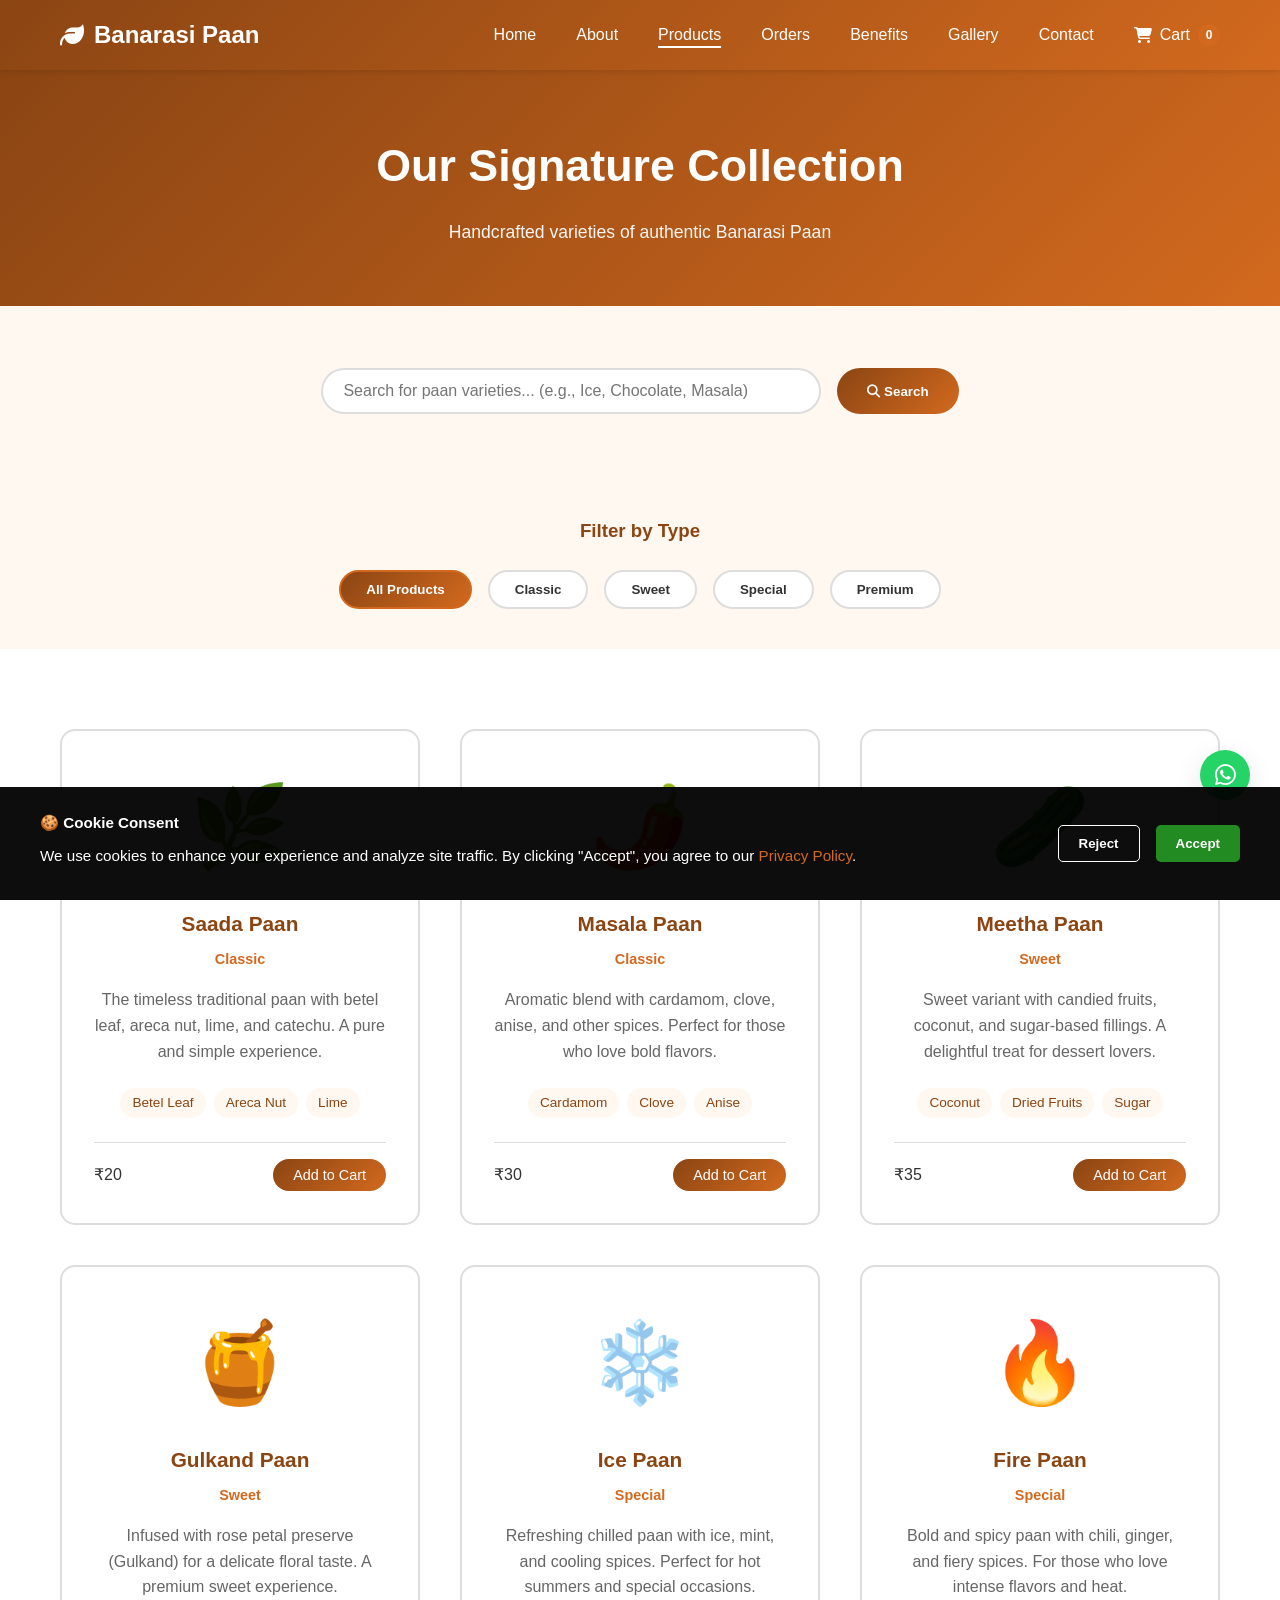
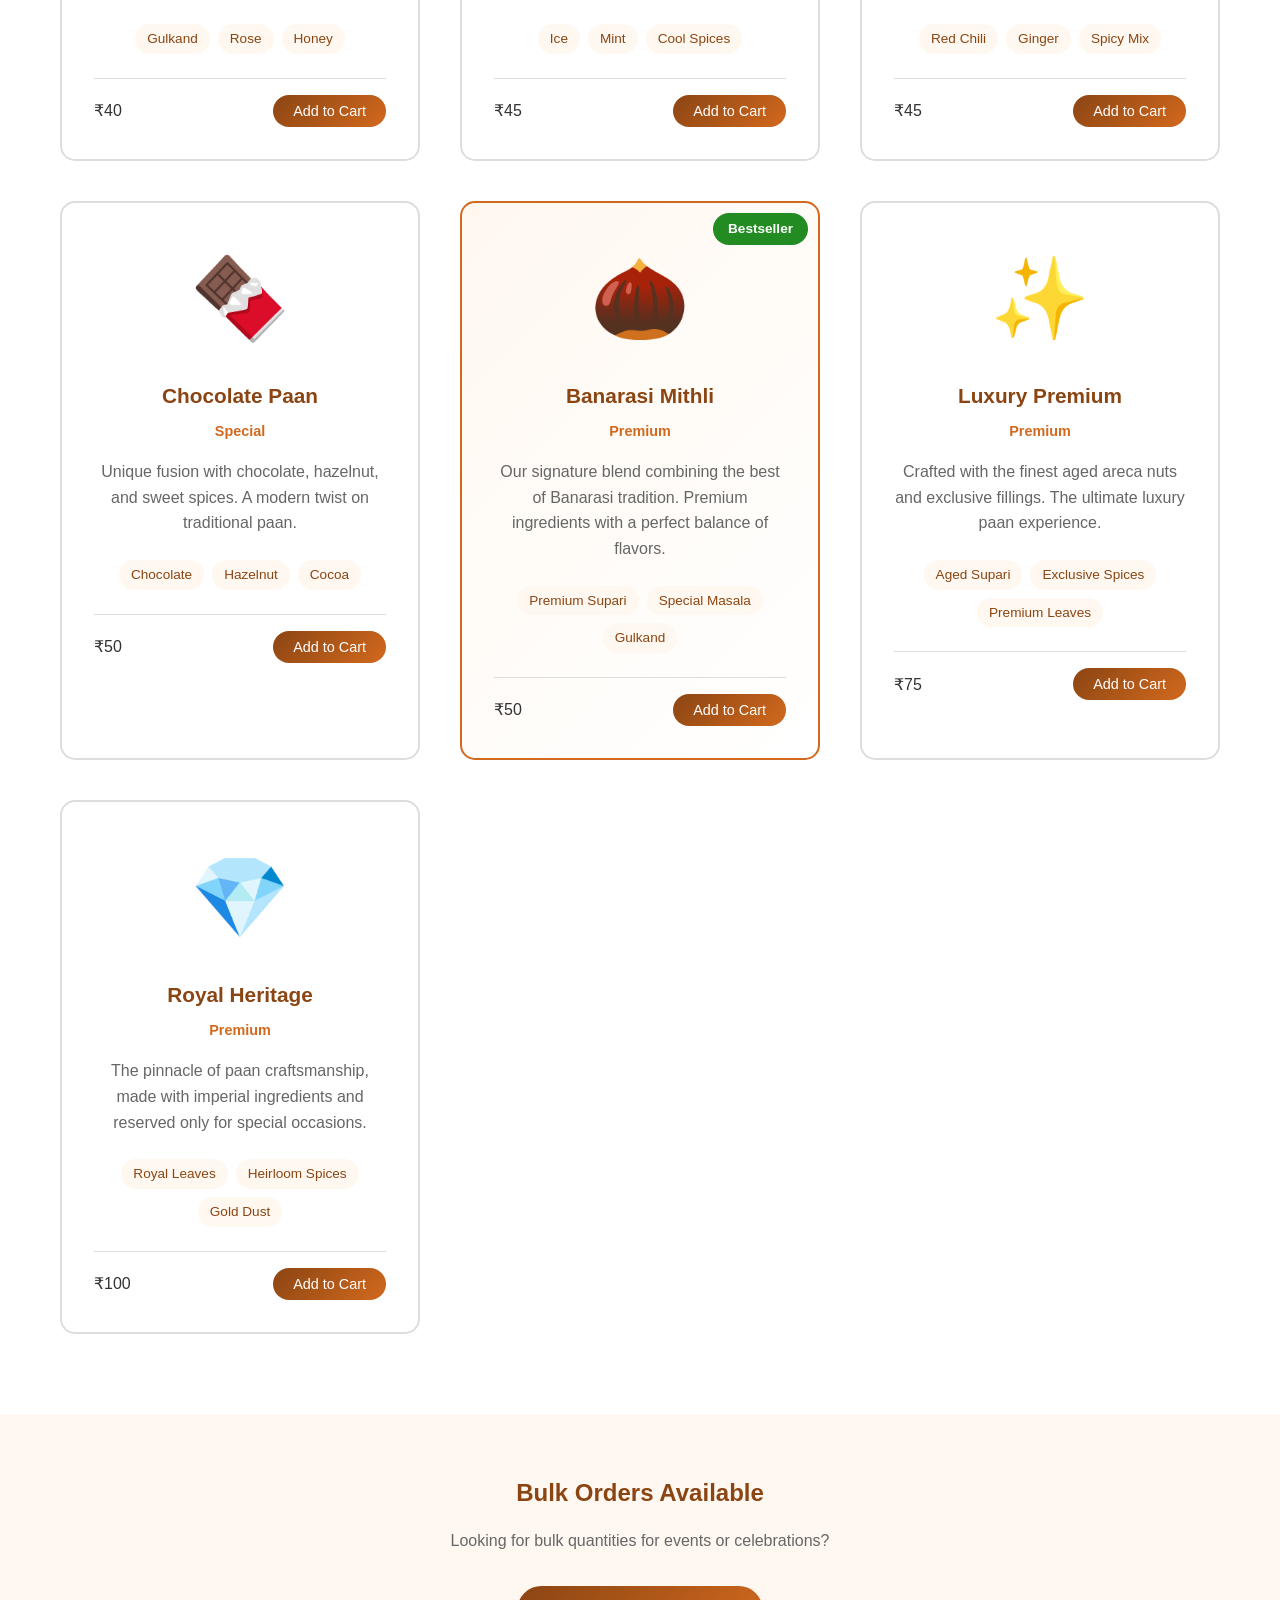
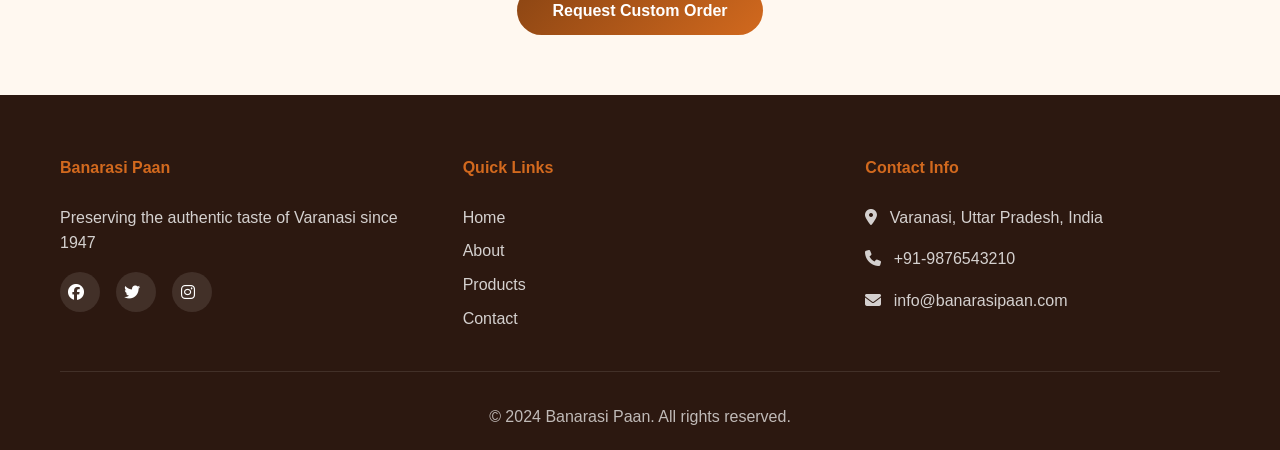
==== commit 3779497e: "Add quick win features: search, WhatsApp button, back to top, product comparison, cookie consent" ====
--- a/products.html
+++ b/products.html
@@ -43,6 +43,16 @@
         </div>
     </section>
 
+    <!-- Search Bar -->
+    <section style="background: var(--light-bg); padding: 30px 20px;">
+        <div class="container">
+            <div class="search-bar">
+                <input type="text" id="searchInput" placeholder="Search for paan varieties... (e.g., Ice, Chocolate, Masala)">
+                <button onclick="searchProducts()"><i class="fas fa-search"></i> Search</button>
+            </div>
+        </div>
+    </section>
+
     <!-- Filter Section -->
     <section class="products-intro">
         <div class="container">
@@ -295,6 +305,35 @@
         </div>
     </footer>
 
+    <!-- Back to Top Button -->
+    <button id="backToTopBtn" onclick="scrollToTop()" title="Back to top">
+        <i class="fas fa-arrow-up"></i>
+    </button>
+
+    <!-- WhatsApp Button -->
+    <button class="whatsapp-btn" onclick="openWhatsApp()" title="Order on WhatsApp">
+        <i class="fab fa-whatsapp"></i>
+    </button>
+
+    <!-- Compare Button -->
+    <button id="compareBtn" class="compare-btn" onclick="showComparison()">
+        Compare (0)
+    </button>
+
+    <!-- Cookie Consent Banner -->
+    <div id="cookieConsent">
+        <div class="cookie-content">
+            <div class="cookie-text">
+                <p><strong>🍪 Cookie Consent</strong></p>
+                <p>We use cookies to enhance your experience and analyze site traffic. By clicking "Accept", you agree to our <a href="#">Privacy Policy</a>.</p>
+            </div>
+            <div class="cookie-buttons">
+                <button id="rejectCookies">Reject</button>
+                <button id="acceptCookies">Accept</button>
+            </div>
+        </div>
+    </div>
+
     <script src="script.js"></script>
     <script src="cart.js"></script>
 </body>
--- a/style.css
+++ b/style.css
@@ -2538,6 +2538,265 @@
     }
 }
 
+/* ========== BACK TO TOP BUTTON ========== */
+#backToTopBtn {
+    position: fixed;
+    bottom: 30px;
+    right: 30px;
+    background: linear-gradient(135deg, var(--primary), var(--secondary));
+    color: white;
+    border: none;
+    padding: 12px 16px;
+    border-radius: 50%;
+    width: 50px;
+    height: 50px;
+    cursor: pointer;
+    font-size: 1.3rem;
+    display: none;
+    z-index: 999;
+    box-shadow: var(--shadow);
+    transition: all 0.3s;
+}
+
+#backToTopBtn:hover {
+    transform: translateY(-5px);
+    box-shadow: 0 15px 40px rgba(139, 69, 19, 0.5);
+}
+
+/* ========== WHATSAPP BUTTON ========== */
+.whatsapp-btn {
+    position: fixed;
+    bottom: 100px;
+    right: 30px;
+    background: #25D366;
+    color: white;
+    padding: 12px 16px;
+    border-radius: 50%;
+    width: 50px;
+    height: 50px;
+    display: flex;
+    align-items: center;
+    justify-content: center;
+    font-size: 1.5rem;
+    cursor: pointer;
+    z-index: 998;
+    box-shadow: var(--shadow);
+    transition: all 0.3s;
+    border: none;
+}
+
+.whatsapp-btn:hover {
+    transform: scale(1.1);
+    box-shadow: 0 15px 40px rgba(37, 211, 102, 0.4);
+}
+
+/* ========== SEARCH BAR ========== */
+.search-bar {
+    display: flex;
+    gap: 1rem;
+    margin: 2rem 0;
+    justify-content: center;
+}
+
+.search-bar input {
+    flex: 1;
+    max-width: 500px;
+    padding: 12px 20px;
+    border: 2px solid var(--border);
+    border-radius: 50px;
+    font-size: 1rem;
+    transition: all 0.3s;
+}
+
+.search-bar input:focus {
+    outline: none;
+    border-color: var(--secondary);
+    box-shadow: 0 0 0 3px rgba(210, 105, 30, 0.1);
+}
+
+.search-bar button {
+    padding: 12px 30px;
+    background: linear-gradient(135deg, var(--primary), var(--secondary));
+    color: white;
+    border: none;
+    border-radius: 50px;
+    cursor: pointer;
+    font-weight: bold;
+    transition: all 0.3s;
+}
+
+.search-bar button:hover {
+    transform: translateY(-2px);
+    box-shadow: var(--shadow);
+}
+
+/* ========== COMPARE SECTION ========== */
+.compare-btn {
+    position: fixed;
+    top: 100px;
+    right: 30px;
+    padding: 10px 20px;
+    background: var(--accent);
+    color: white;
+    border: none;
+    border-radius: 50px;
+    cursor: pointer;
+    font-weight: bold;
+    display: none;
+    z-index: 997;
+    box-shadow: var(--shadow);
+    transition: all 0.3s;
+}
+
+.compare-btn:hover {
+    transform: scale(1.05);
+}
+
+.comparison-modal {
+    position: fixed;
+    top: 0;
+    left: 0;
+    right: 0;
+    bottom: 0;
+    background: rgba(0, 0, 0, 0.7);
+    display: flex;
+    align-items: center;
+    justify-content: center;
+    z-index: 1001;
+}
+
+.comparison-content {
+    background: white;
+    padding: 2rem;
+    border-radius: 15px;
+    max-width: 600px;
+    width: 90%;
+    max-height: 80vh;
+    overflow-y: auto;
+}
+
+.comparison-content h3 {
+    color: var(--primary);
+    margin-bottom: 1.5rem;
+}
+
+.comparison-content table {
+    width: 100%;
+    border-collapse: collapse;
+}
+
+.comparison-content th,
+.comparison-content td {
+    padding: 1rem;
+    text-align: left;
+    border-bottom: 1px solid var(--border);
+}
+
+.comparison-content th {
+    background: var(--light-bg);
+    color: var(--primary);
+    font-weight: bold;
+}
+
+.comparison-content button {
+    margin-top: 1rem;
+    width: 100%;
+    padding: 10px;
+    background: linear-gradient(135deg, var(--primary), var(--secondary));
+    color: white;
+    border: none;
+    border-radius: 5px;
+    cursor: pointer;
+    font-weight: bold;
+}
+
+/* ========== COOKIE CONSENT ========== */
+#cookieConsent {
+    position: fixed;
+    bottom: 0;
+    left: 0;
+    right: 0;
+    background: rgba(0, 0, 0, 0.95);
+    color: white;
+    padding: 1.5rem;
+    z-index: 1000;
+    display: none;
+    animation: slideUp 0.3s ease-out;
+}
+
+@keyframes slideUp {
+    from {
+        transform: translateY(100%);
+    }
+    to {
+        transform: translateY(0);
+    }
+}
+
+.cookie-content {
+    max-width: 1200px;
+    margin: 0 auto;
+    display: flex;
+    justify-content: space-between;
+    align-items: center;
+    gap: 2rem;
+    flex-wrap: wrap;
+}
+
+.cookie-text {
+    flex: 1;
+    min-width: 250px;
+}
+
+.cookie-text p {
+    margin-bottom: 0.5rem;
+    font-size: 0.95rem;
+    line-height: 1.6;
+}
+
+.cookie-text a {
+    color: var(--secondary);
+    text-decoration: none;
+}
+
+.cookie-text a:hover {
+    text-decoration: underline;
+}
+
+.cookie-buttons {
+    display: flex;
+    gap: 1rem;
+    white-space: nowrap;
+}
+
+.cookie-buttons button {
+    padding: 10px 20px;
+    border: none;
+    border-radius: 5px;
+    cursor: pointer;
+    font-weight: bold;
+    transition: all 0.3s;
+}
+
+#acceptCookies {
+    background: var(--accent);
+    color: white;
+}
+
+#acceptCookies:hover {
+    transform: scale(1.05);
+}
+
+#rejectCookies {
+    background: transparent;
+    color: white;
+    border: 1px solid white;
+}
+
+#rejectCookies:hover {
+    background: rgba(255, 255, 255, 0.1);
+}
+
 /* ========== RESPONSIVE ========== */
 @media (max-width: 768px) {
     .hamburger {
